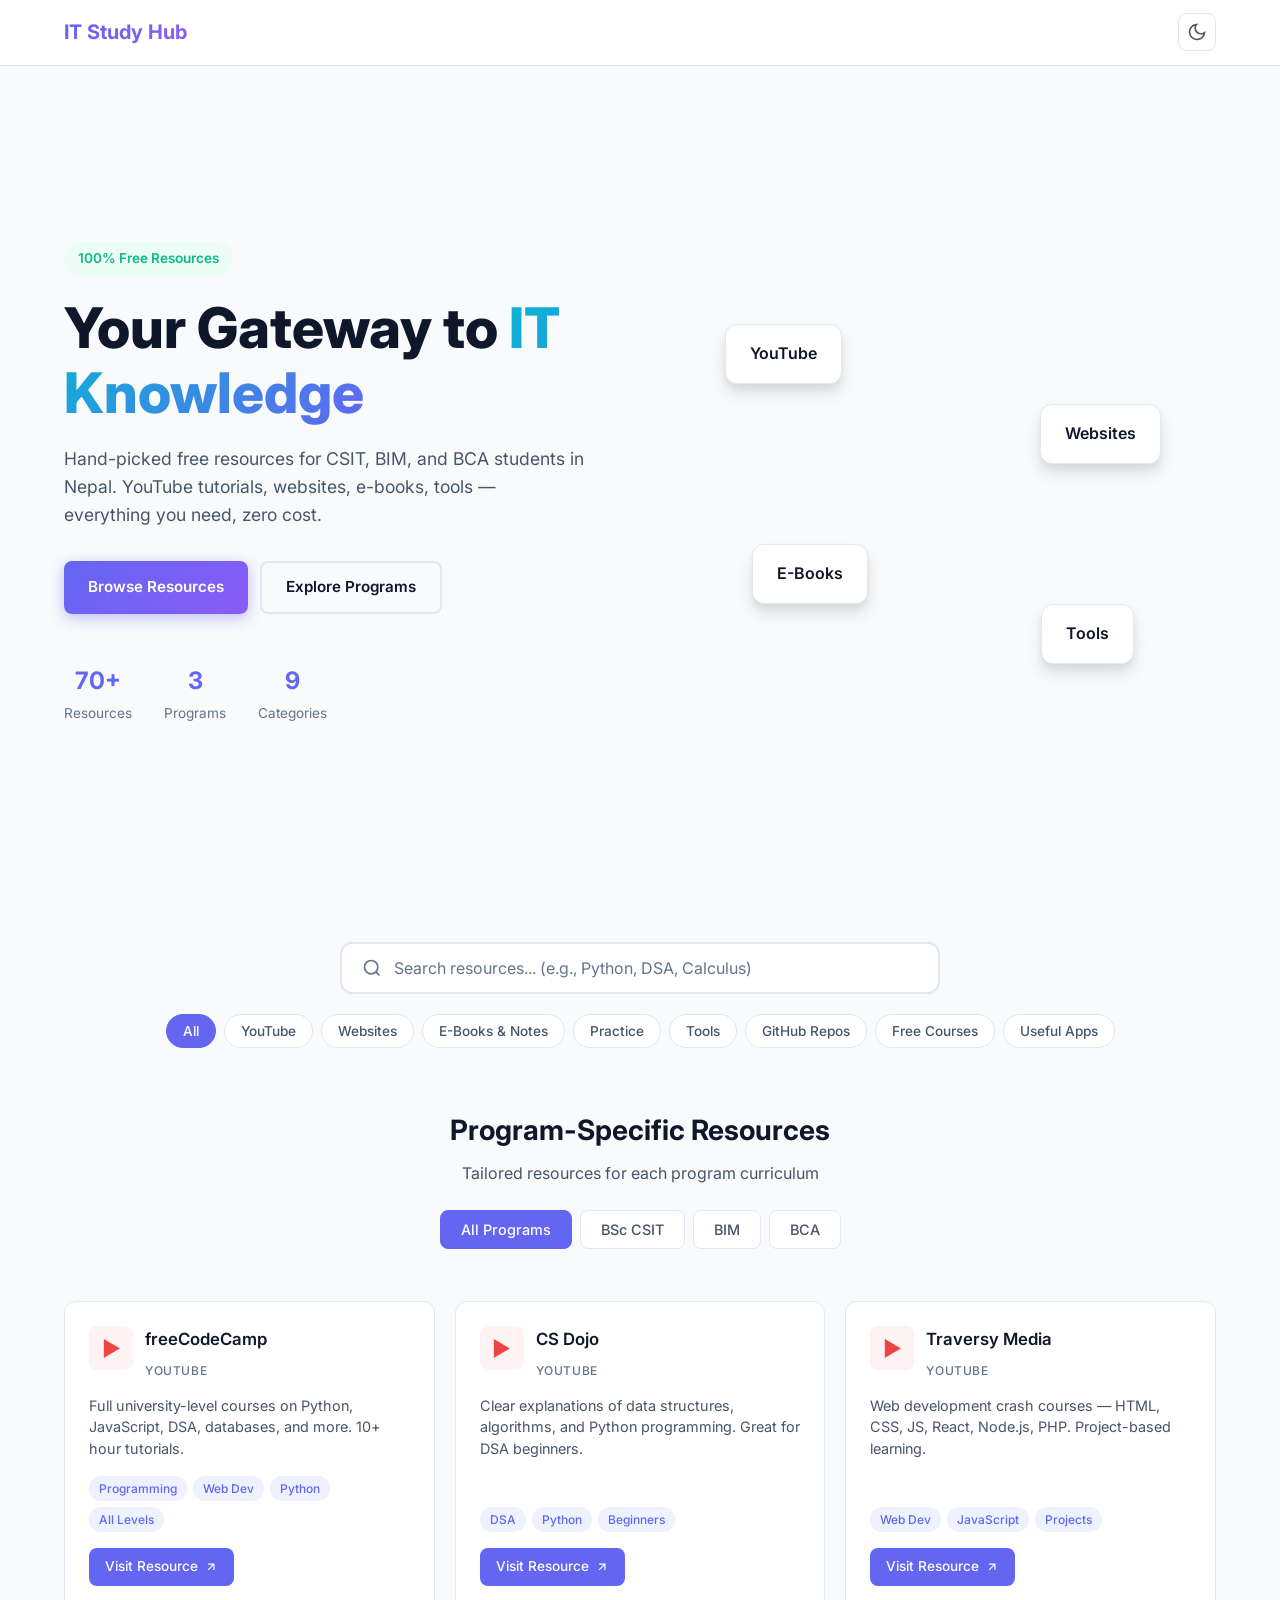
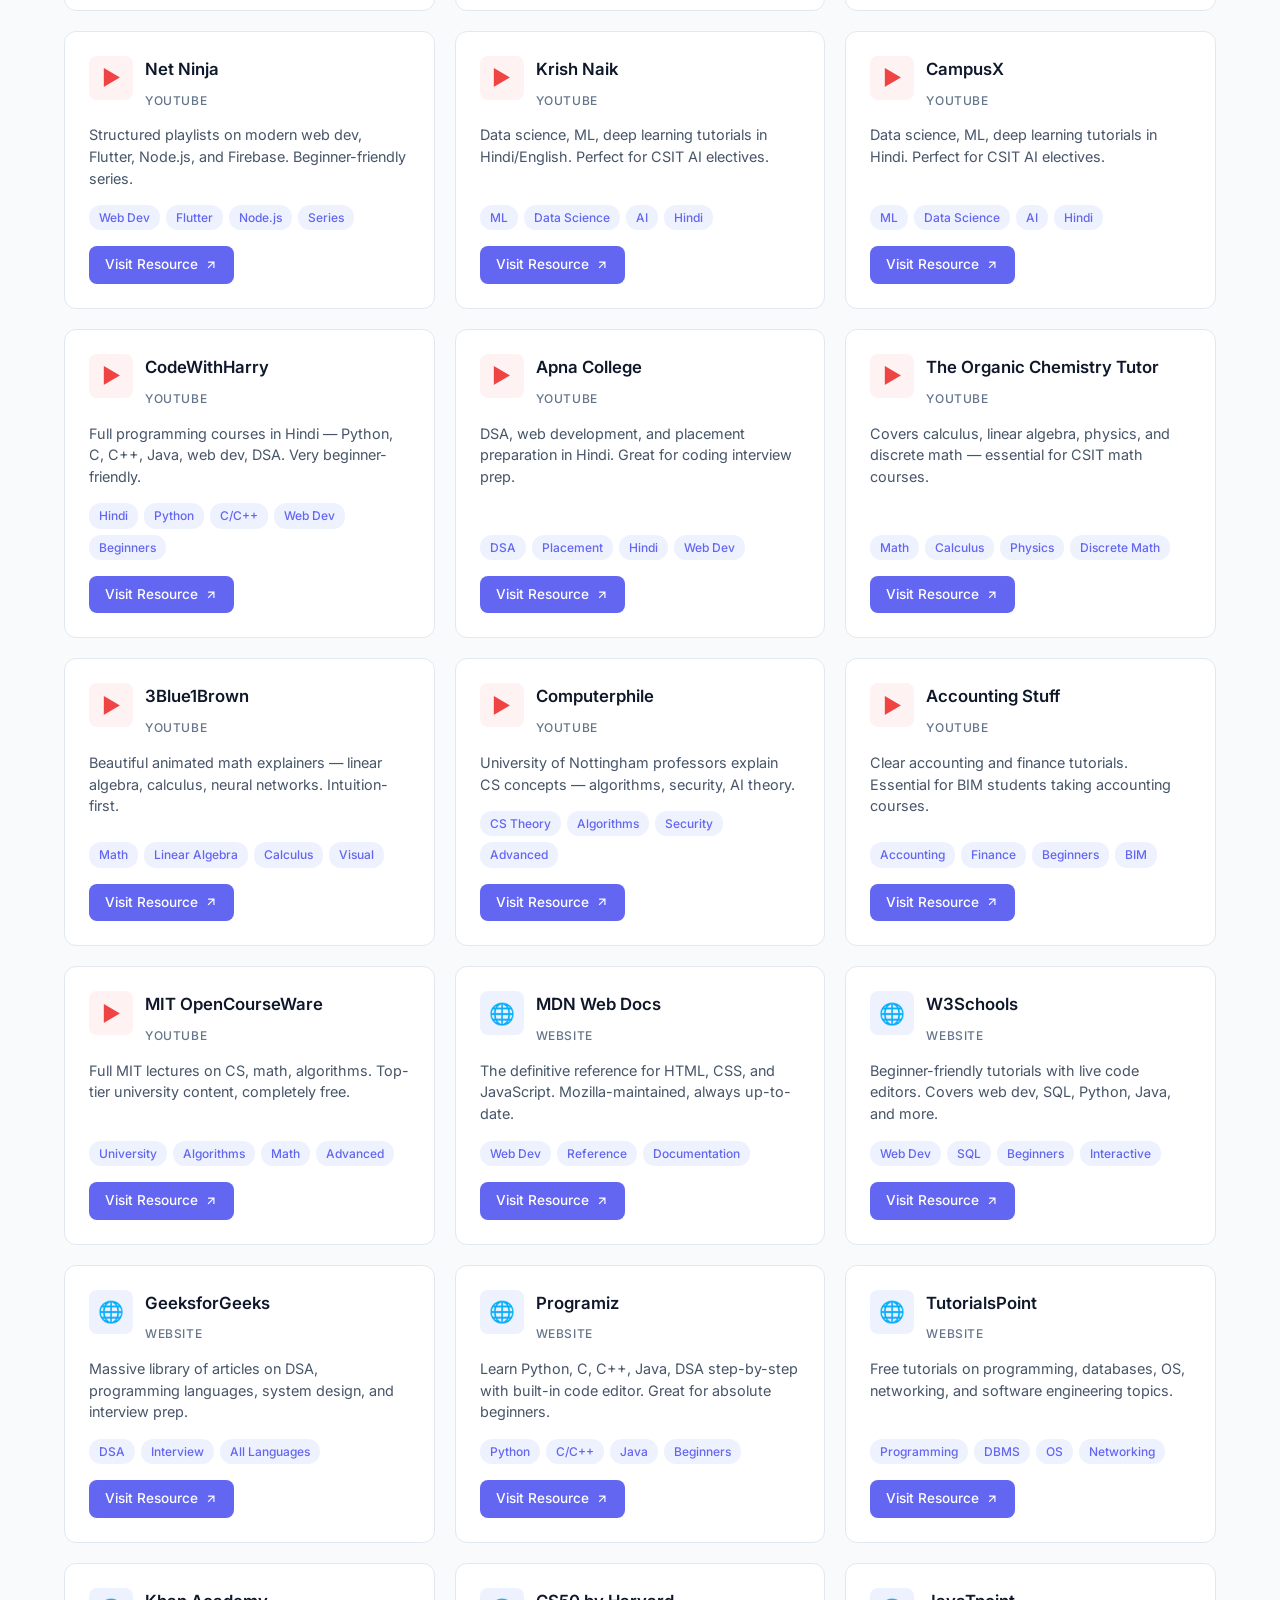
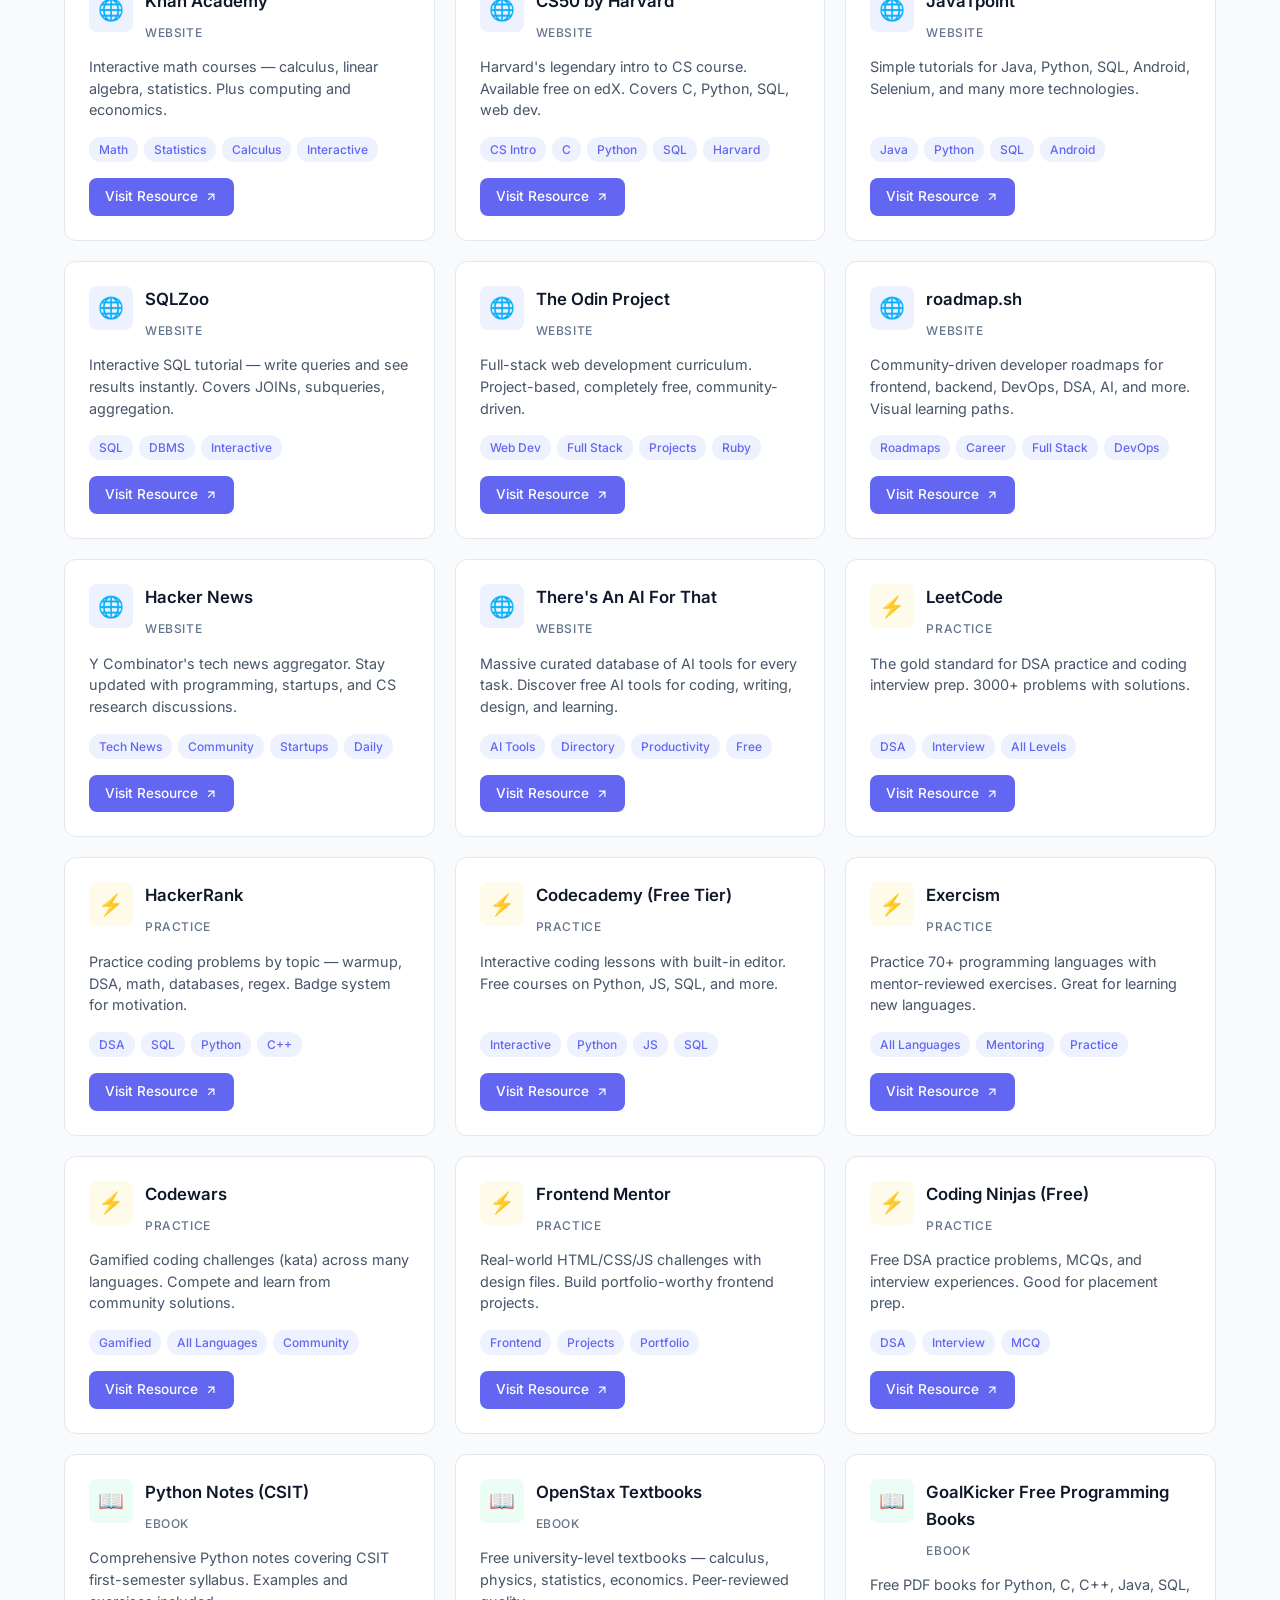
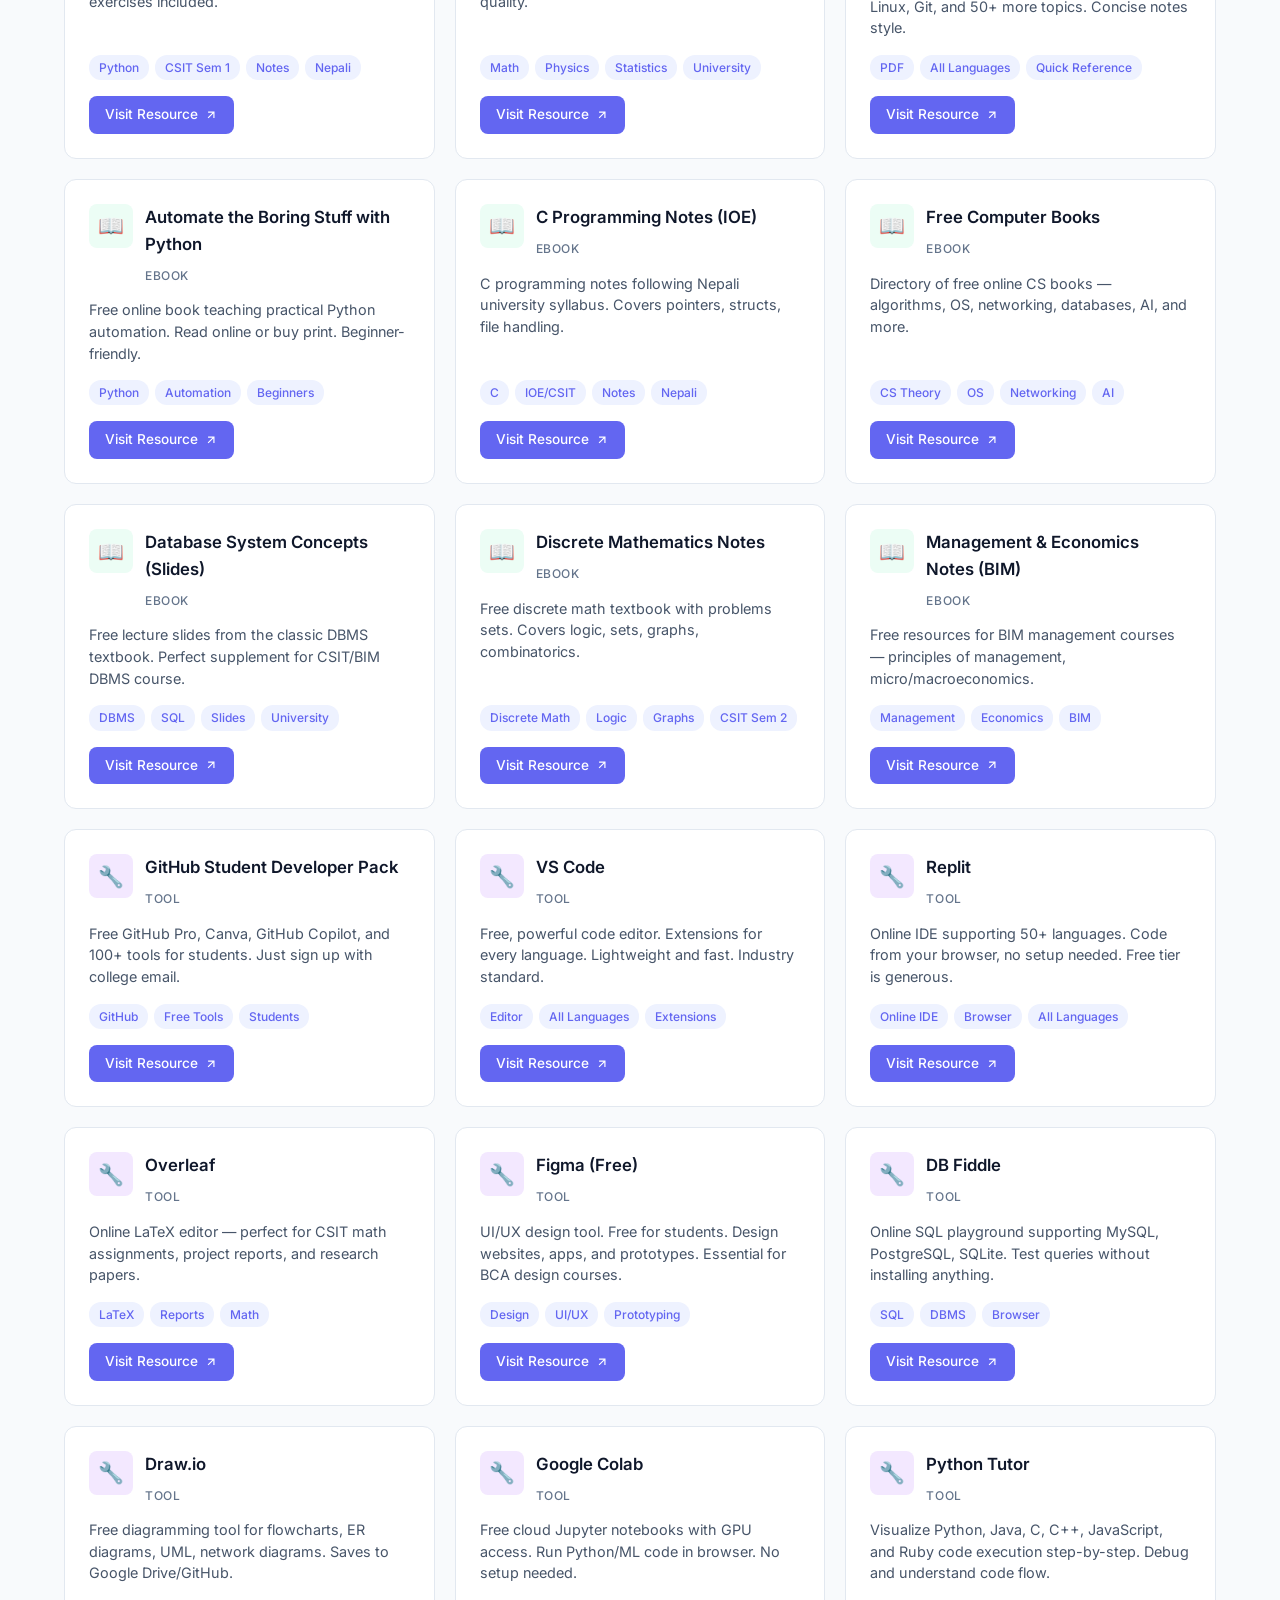
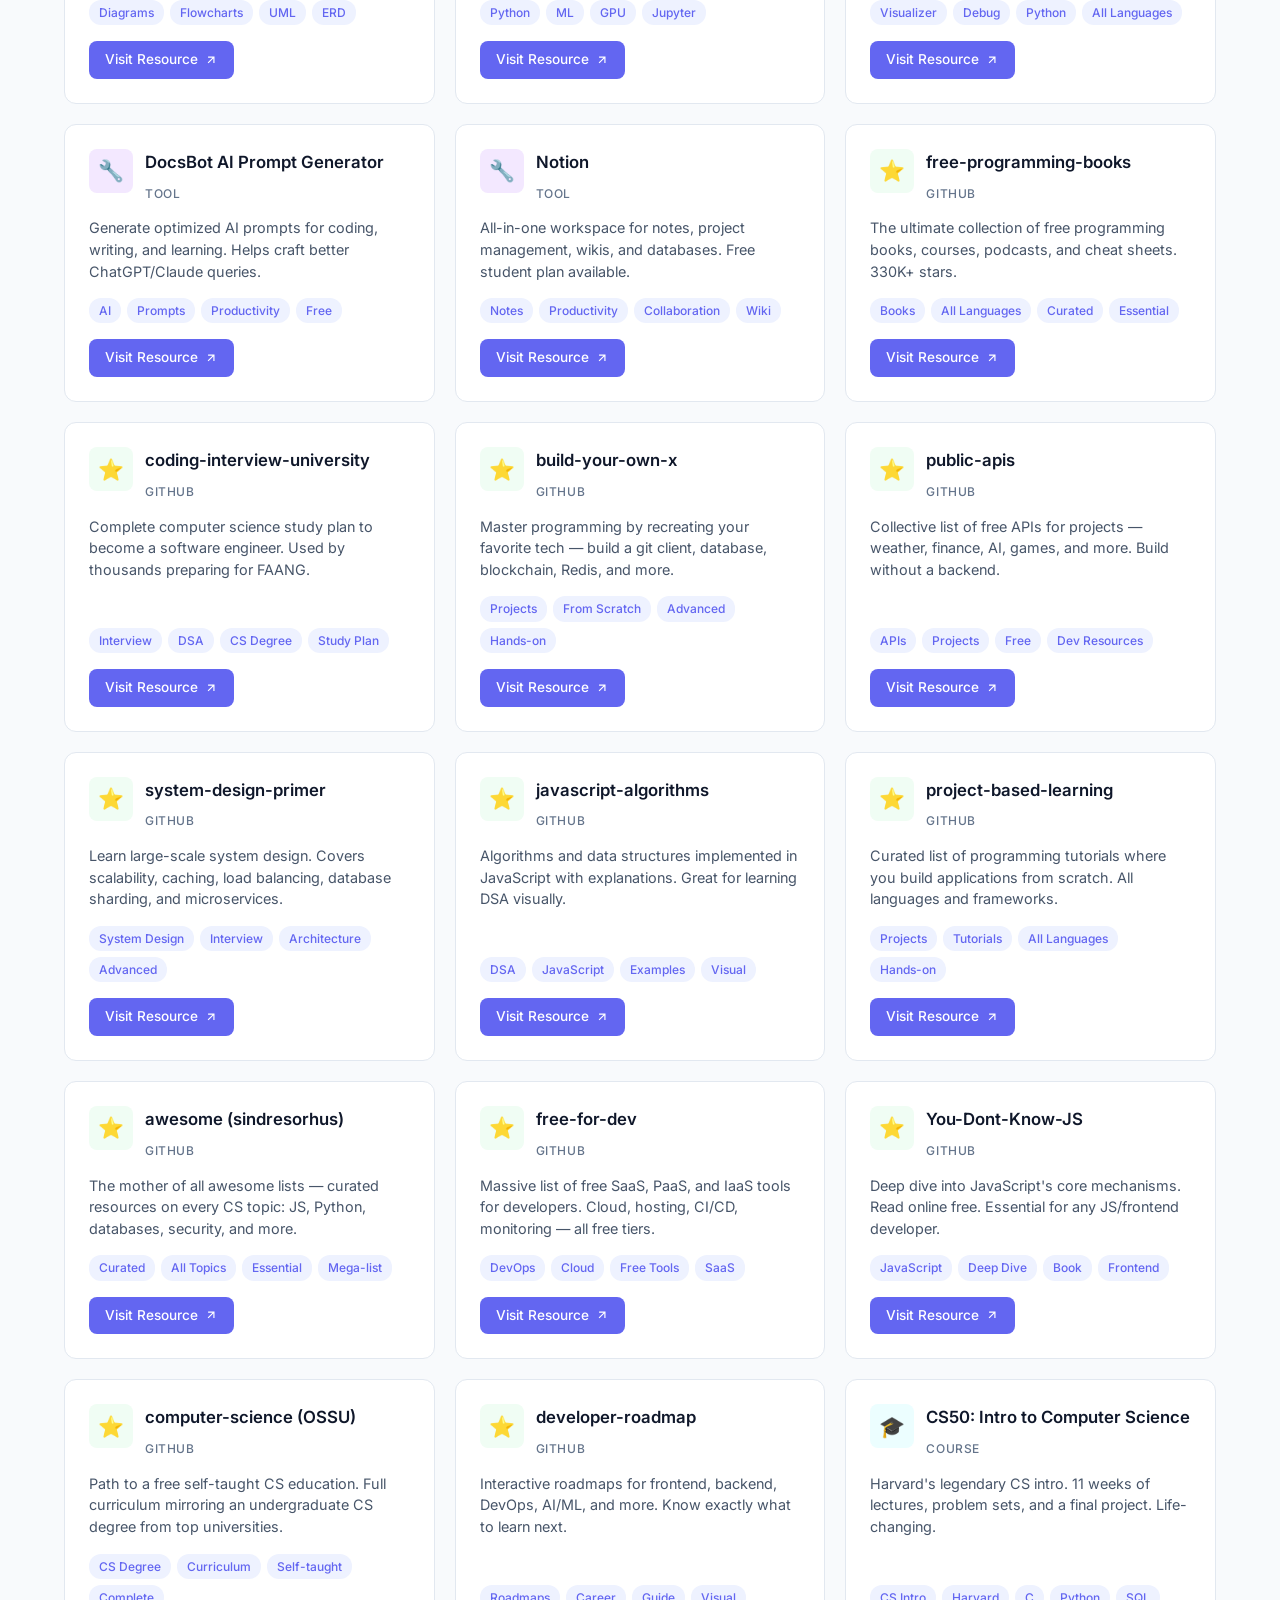
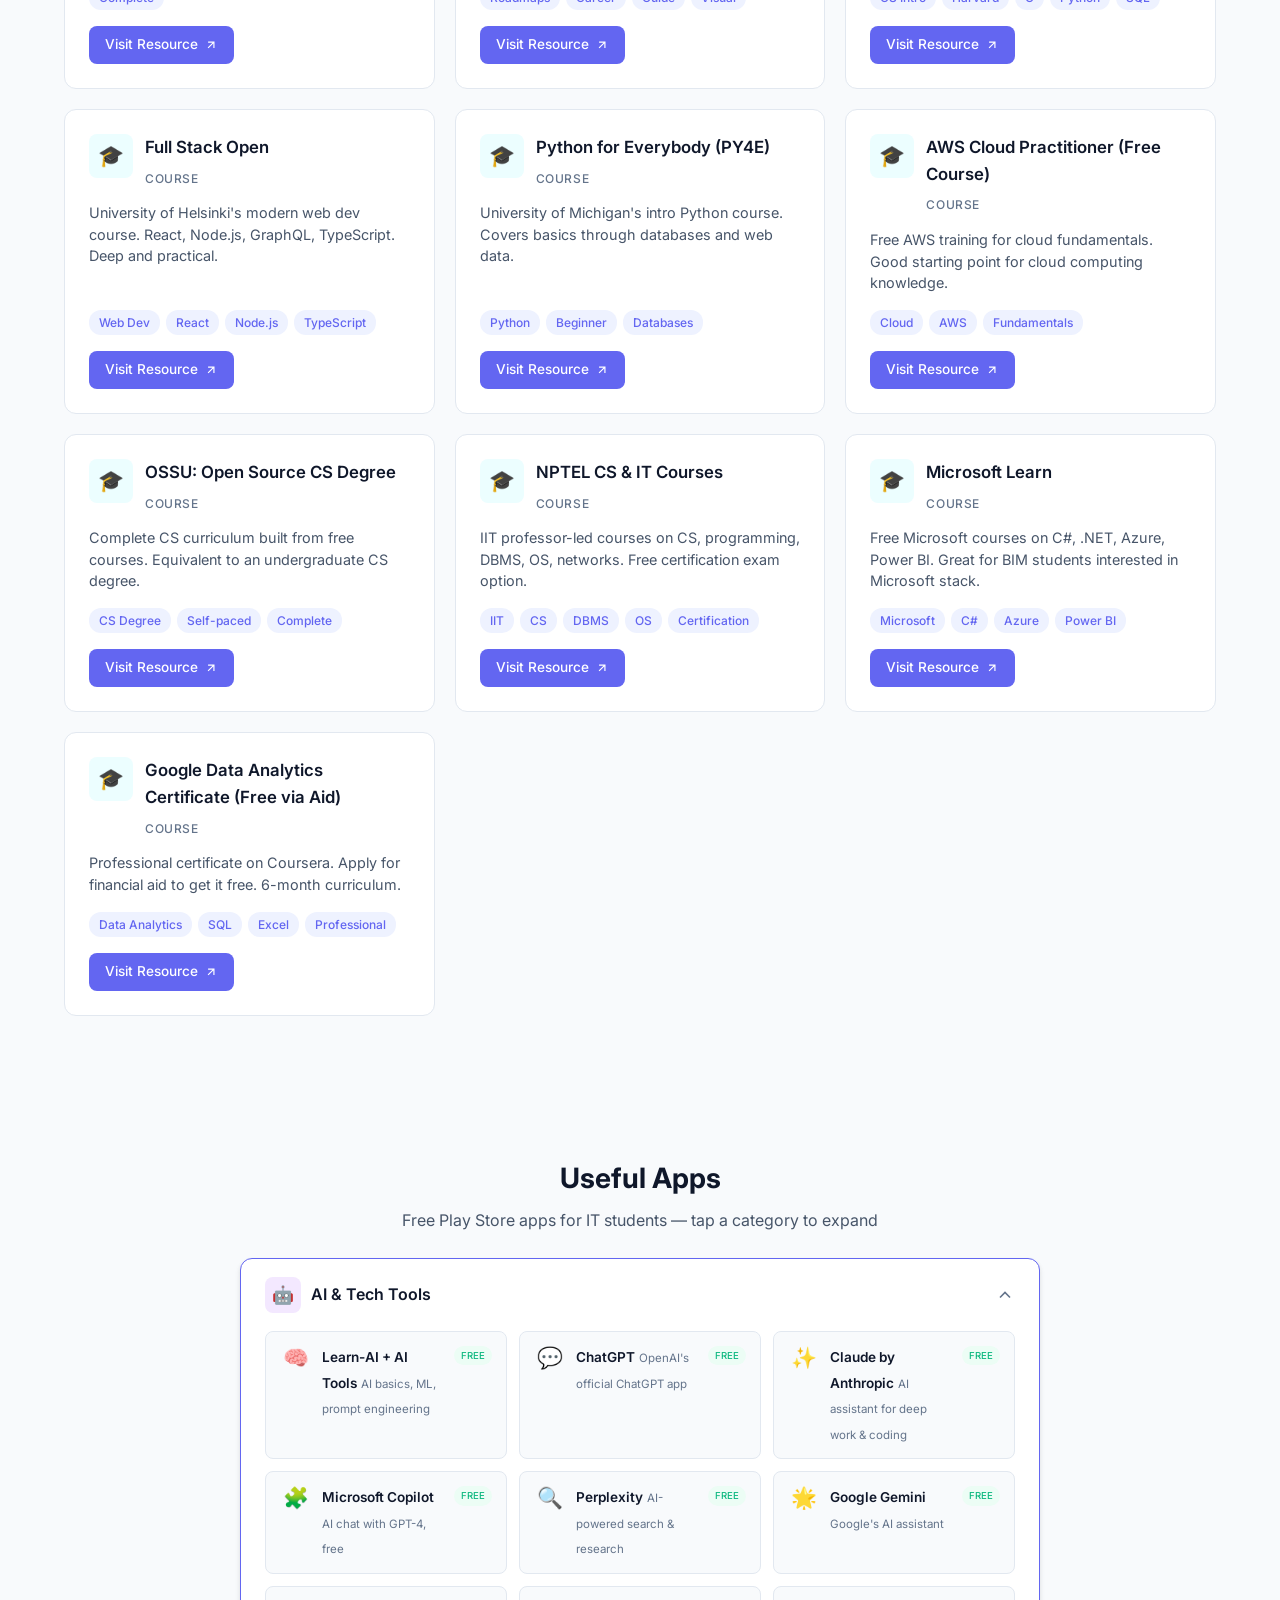
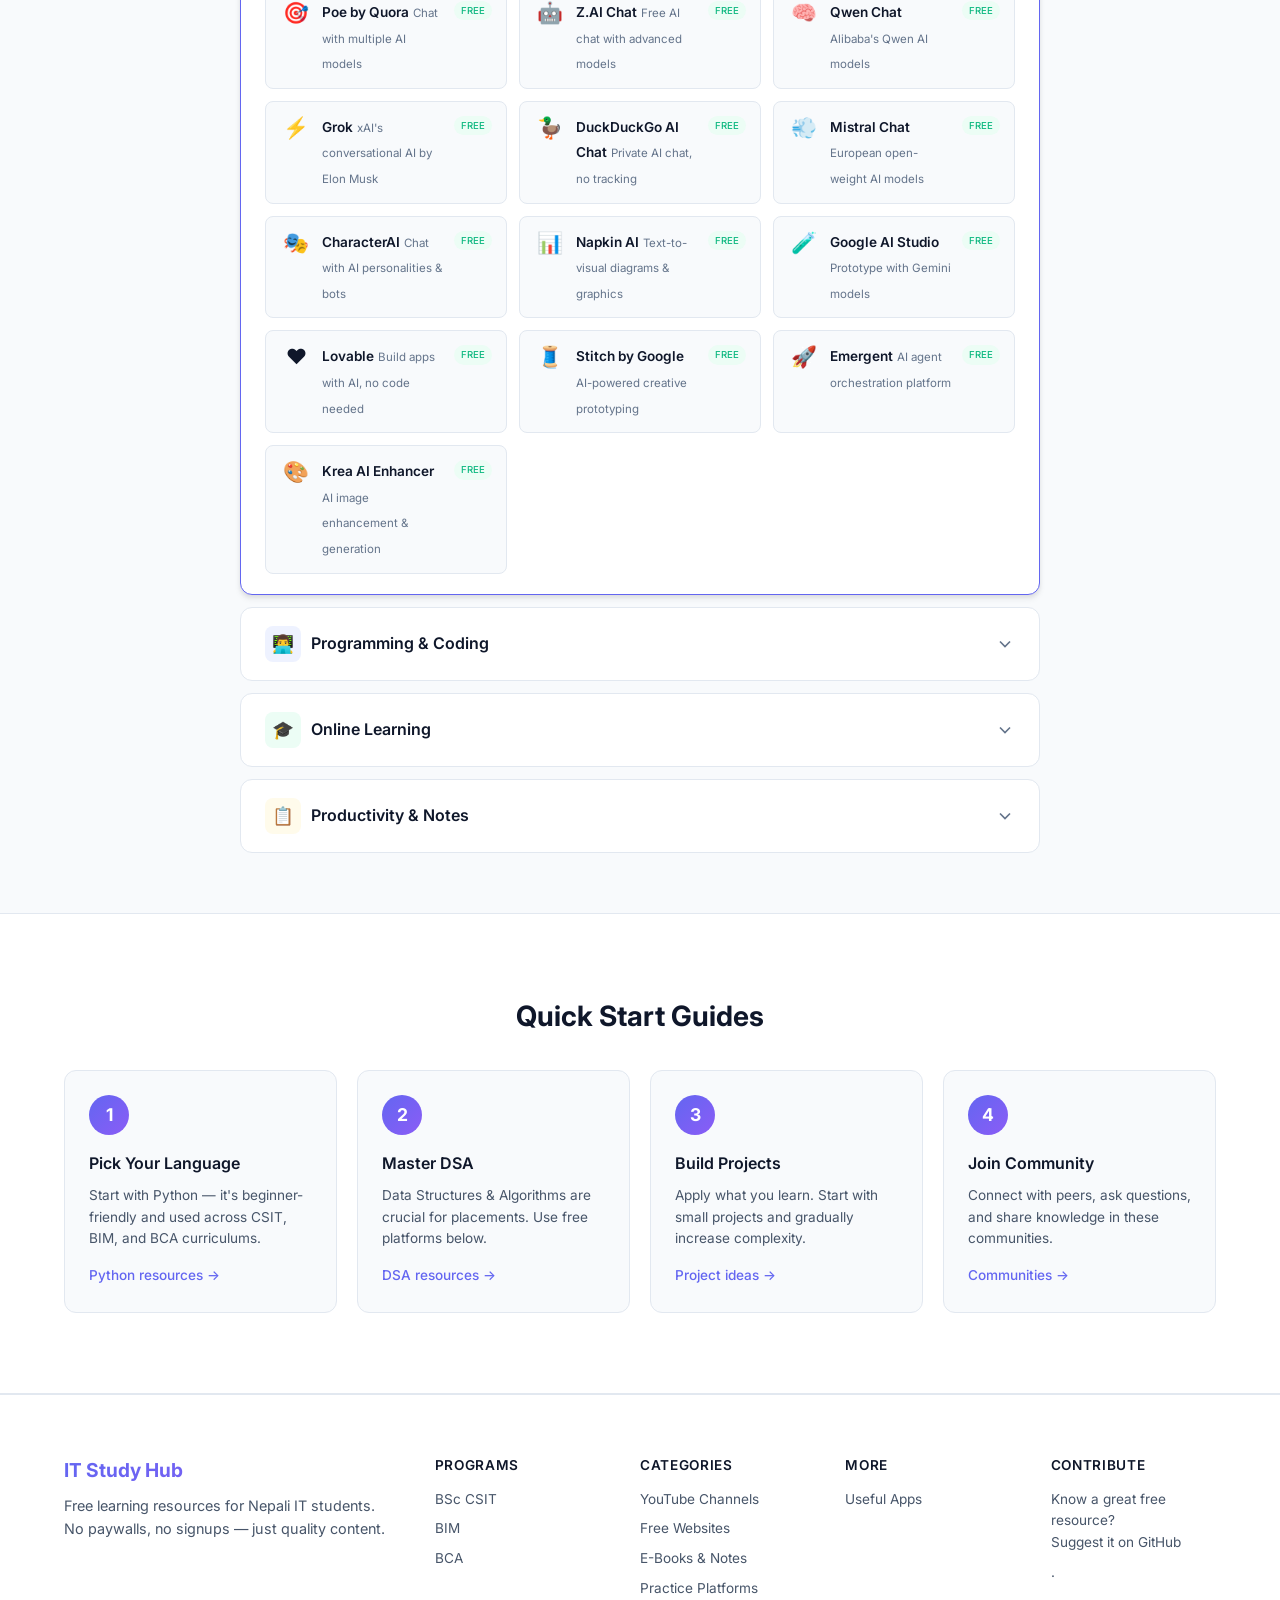
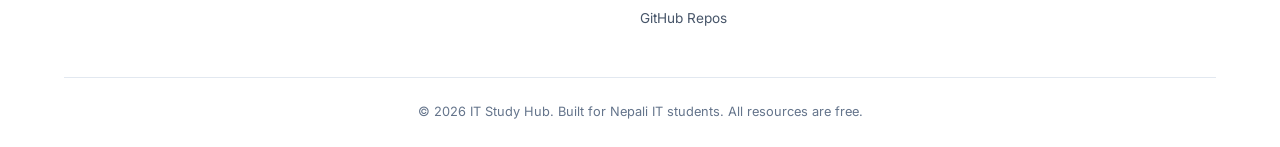
==== index.html @ 909e25c1 "First Commit" ====
<!DOCTYPE html>
<html lang="en">
<head>
  <meta charset="UTF-8">
  <meta name="viewport" content="width=device-width, initial-scale=1.0">
  <title>IT Study Hub — Free Resources for CSIT, BIM, BCA</title>
  <meta name="description" content="Curated free learning resources for IT students in Nepal — YouTube channels, websites, e-books, tools for CSIT, BIM, and BCA.">
  <link rel="stylesheet" href="styles.css">
  <link rel="preconnect" href="https://fonts.googleapis.com">
  <link href="https://fonts.googleapis.com/css2?family=Inter:wght@400;500;600;700;800&display=swap" rel="stylesheet">
</head>
<body>
  <nav class="navbar" id="navbar">
    <div class="nav-container">
      <a href="#" class="nav-logo">IT Study Hub</a>
      <div class="nav-actions">
        <button class="theme-toggle" id="themeToggle" aria-label="Toggle dark mode">
          <svg class="sun-icon" width="20" height="20" viewBox="0 0 24 24" fill="none" stroke="currentColor" stroke-width="2"><circle cx="12" cy="12" r="5"/><path d="M12 1v2M12 21v2M4.22 4.22l1.42 1.42M18.36 18.36l1.42 1.42M1 12h2M21 12h2M4.22 19.78l1.42-1.42M18.36 5.64l1.42-1.42"/></svg>
          <svg class="moon-icon" width="20" height="20" viewBox="0 0 24 24" fill="none" stroke="currentColor" stroke-width="2"><path d="M21 12.79A9 9 0 1111.21 3 7 7 0 0021 12.79z"/></svg>
        </button>
        <button class="mobile-menu-btn" id="mobileMenuBtn" aria-label="Menu">
          <span></span><span></span><span></span>
        </button>
      </div>
    </div>
    <div class="mobile-menu" id="mobileMenu">
      <div class="mobile-menu-inner">
        <a href="#" class="mobile-menu-link" data-mobile-filter="youtube">▶ YouTube Channels</a>
        <a href="#" class="mobile-menu-link" data-mobile-filter="website">🌐 Free Websites</a>
        <a href="#" class="mobile-menu-link" data-mobile-filter="ebook">📖 E-Books & Notes</a>
        <a href="#" class="mobile-menu-link" data-mobile-filter="practice">⚡ Practice Platforms</a>
        <a href="#" class="mobile-menu-link" data-mobile-filter="tool">🔧 Tools</a>
        <a href="#" class="mobile-menu-link" data-mobile-filter="github">⭐ GitHub Repos</a>
        <a href="#" class="mobile-menu-link" data-mobile-filter="course">🎓 Free Courses</a>
        <a href="#" class="mobile-menu-link" data-mobile-goto="apps">📱 Useful Apps</a>
      </div>
    </div>
  </nav>

  <header class="hero">
    <div class="hero-content">
      <span class="hero-badge">100% Free Resources</span>
      <h1>Your Gateway to <span class="gradient-text">IT Knowledge</span></h1>
      <p>Hand-picked free resources for CSIT, BIM, and BCA students in Nepal. YouTube tutorials, websites, e-books, tools — everything you need, zero cost.</p>
      <div class="hero-buttons">
        <a href="#resources" class="btn btn-primary">Browse Resources</a>
        <a href="#programs" class="btn btn-outline">Explore Programs</a>
      </div>
      <div class="hero-stats">
        <div class="stat"><span class="stat-number">70+</span><span class="stat-label">Resources</span></div>
        <div class="stat"><span class="stat-number">3</span><span class="stat-label">Programs</span></div>
        <div class="stat"><span class="stat-number">9</span><span class="stat-label">Categories</span></div>
      </div>
    </div>
    <div class="hero-visual">
      <div class="floating-card card-1">YouTube</div>
      <div class="floating-card card-2">Websites</div>
      <div class="floating-card card-3">E-Books</div>
      <div class="floating-card card-4">Tools</div>
    </div>
  </header>

  <section class="search-section" id="resources">
    <div class="container">
      <div class="search-bar">
        <svg width="20" height="20" viewBox="0 0 24 24" fill="none" stroke="currentColor" stroke-width="2"><circle cx="11" cy="11" r="8"/><path d="m21 21-4.35-4.35"/></svg>
        <input type="text" id="searchInput" placeholder="Search resources... (e.g., Python, DSA, Calculus)">
      </div>
      <div class="filter-tags" id="filterTags">
        <button class="filter-tag active" data-filter="all">All</button>
        <button class="filter-tag" data-filter="youtube">YouTube</button>
        <button class="filter-tag" data-filter="website">Websites</button>
        <button class="filter-tag" data-filter="ebook">E-Books & Notes</button>
        <button class="filter-tag" data-filter="practice">Practice</button>
        <button class="filter-tag" data-filter="tool">Tools</button>
        <button class="filter-tag" data-filter="github">GitHub Repos</button>
        <button class="filter-tag" data-filter="course">Free Courses</button>
        <button class="filter-tag" id="usefulAppsTag">Useful Apps</button>
      </div>
    </div>
  </section>

  <section class="programs-section" id="programs">
    <div class="container">
      <h2 class="section-title">Program-Specific Resources</h2>
      <p class="section-subtitle">Tailored resources for each program curriculum</p>
      <div class="program-tabs">
        <button class="program-tab active" data-program="all">All Programs</button>
        <button class="program-tab" data-program="csit">BSc CSIT</button>
        <button class="program-tab" data-program="bim">BIM</button>
        <button class="program-tab" data-program="bca">BCA</button>
      </div>
    </div>
  </section>

  <section class="resources-section">
    <div class="container">
      <div class="resources-grid" id="resourcesGrid"></div>
      <div class="no-results" id="noResults" style="display:none;">
        <svg width="64" height="64" viewBox="0 0 24 24" fill="none" stroke="currentColor" stroke-width="1.5"><circle cx="11" cy="11" r="8"/><path d="m21 21-4.35-4.35"/></svg>
        <h3>No resources found</h3>
        <p>Try different search terms or filters</p>
      </div>
    </div>
  </section>

  <section class="apps-section" id="apps">
    <div class="container">
      <h2 class="section-title">Useful Apps</h2>
      <p class="section-subtitle">Free Play Store apps for IT students — tap a category to expand</p>
      <div class="apps-accordion" id="appsAccordion"></div>
    </div>
  </section>

  <section class="quick-links">
    <div class="container">
      <h2 class="section-title">Quick Start Guides</h2>
      <div class="quick-links-grid">
        <div class="quick-link-card">
          <div class="ql-icon">1</div>
          <h3>Pick Your Language</h3>
          <p>Start with Python — it's beginner-friendly and used across CSIT, BIM, and BCA curriculums.</p>
          <a href="#" class="ql-link" data-search="Python">Python resources →</a>
        </div>
        <div class="quick-link-card">
          <div class="ql-icon">2</div>
          <h3>Master DSA</h3>
          <p>Data Structures & Algorithms are crucial for placements. Use free platforms below.</p>
          <a href="#" class="ql-link" data-search="DSA">DSA resources →</a>
        </div>
        <div class="quick-link-card">
          <div class="ql-icon">3</div>
          <h3>Build Projects</h3>
          <p>Apply what you learn. Start with small projects and gradually increase complexity.</p>
          <a href="#" class="ql-link" data-search="project">Project ideas →</a>
        </div>
        <div class="quick-link-card">
          <div class="ql-icon">4</div>
          <h3>Join Community</h3>
          <p>Connect with peers, ask questions, and share knowledge in these communities.</p>
          <a href="#" class="ql-link" data-search="community">Communities →</a>
        </div>
      </div>
    </div>
  </section>

  <footer class="footer">
    <div class="container">
      <div class="footer-grid">
        <div class="footer-brand">
          <h3>IT Study Hub</h3>
          <p>Free learning resources for Nepali IT students. No paywalls, no signups — just quality content.</p>
        </div>
        <div class="footer-links">
          <h4>Programs</h4>
          <a href="#" data-program-filter="csit">BSc CSIT</a>
          <a href="#" data-program-filter="bim">BIM</a>
          <a href="#" data-program-filter="bca">BCA</a>
        </div>
        <div class="footer-links">
          <h4>Categories</h4>
          <a href="#" data-filter-link="youtube">YouTube Channels</a>
          <a href="#" data-filter-link="website">Free Websites</a>
          <a href="#" data-filter-link="ebook">E-Books & Notes</a>
          <a href="#" data-filter-link="practice">Practice Platforms</a>
          <a href="#" data-filter-link="github">GitHub Repos</a>
        </div>
        <div class="footer-links">
          <h4>More</h4>
          <a href="#apps">Useful Apps</a>
        </div>
        <div class="footer-links">
          <h4>Contribute</h4>
          <p>Know a great free resource? <a href="https://github.com/Pradip-pun27" target="_blank">Suggest it on GitHub</a>.</p>
        </div>
      </div>
      <div class="footer-bottom">
        <p>&copy; 2026 IT Study Hub. Built for Nepali IT students. All resources are free.</p>
      </div>
    </div>
  </footer>

  <script src="script.js"></script>
</body>
</html>
---- styles.css ----
/* ===== RESET & BASE ===== */
*, *::before, *::after { box-sizing: border-box; margin: 0; padding: 0; }

:root {
  --bg: #f8fafc;
  --surface: #ffffff;
  --surface-hover: #f1f5f9;
  --text: #0f172a;
  --text-secondary: #475569;
  --text-muted: #64748b;
  --border: #e2e8f0;
  --primary: #6366f1;
  --primary-hover: #4f46e5;
  --primary-light: #eef2ff;
  --accent: #06b6d4;
  --accent-light: #ecfeff;
  --success: #10b981;
  --success-light: #ecfdf5;
  --warning: #f59e0b;
  --warning-light: #fffbeb;
  --danger: #ef4444;
  --danger-light: #fef2f2;
  --gradient-1: linear-gradient(135deg, #6366f1, #8b5cf6);
  --gradient-2: linear-gradient(135deg, #06b6d4, #6366f1);
  --shadow-sm: 0 1px 2px rgba(0,0,0,0.05);
  --shadow: 0 1px 3px rgba(0,0,0,0.1), 0 1px 2px rgba(0,0,0,0.06);
  --shadow-md: 0 4px 6px rgba(0,0,0,0.07), 0 2px 4px rgba(0,0,0,0.06);
  --shadow-lg: 0 10px 15px rgba(0,0,0,0.1), 0 4px 6px rgba(0,0,0,0.05);
  --radius: 12px;
  --radius-sm: 8px;
  --transition: 0.2s ease;
}

[data-theme="dark"] {
  --bg: #0f172a;
  --surface: #1e293b;
  --surface-hover: #334155;
  --text: #f1f5f9;
  --text-secondary: #94a3b8;
  --text-muted: #64748b;
  --border: #334155;
  --primary-light: #1e1b4b;
  --accent-light: #0f3b3e;
  --success-light: #0f3a2c;
  --warning-light: #3b2f0a;
  --danger-light: #3b1010;
  --shadow-sm: 0 1px 2px rgba(0,0,0,0.3);
  --shadow: 0 1px 3px rgba(0,0,0,0.4);
  --shadow-md: 0 4px 6px rgba(0,0,0,0.4);
  --shadow-lg: 0 10px 15px rgba(0,0,0,0.5);
}

html { scroll-behavior: smooth; }

body {
  font-family: 'Inter', -apple-system, BlinkMacSystemFont, sans-serif;
  background: var(--bg);
  color: var(--text);
  line-height: 1.6;
  transition: background var(--transition), color var(--transition);
}

.container { max-width: 1200px; margin: 0 auto; padding: 0 24px; }

a { color: var(--primary); text-decoration: none; }

/* ===== NAVBAR ===== */
.navbar {
  position: sticky; top: 0; z-index: 100;
  background: var(--surface);
  border-bottom: 1px solid var(--border);
  backdrop-filter: blur(12px);
  transition: background var(--transition), border var(--transition);
}
.nav-container {
  max-width: 1200px; margin: 0 auto; padding: 0 24px;
  display: flex; align-items: center; justify-content: space-between;
  height: 64px;
}
.nav-logo {
  font-size: 1.25rem; font-weight: 700;
  background: var(--gradient-1);
  -webkit-background-clip: text; -webkit-text-fill-color: transparent;
  background-clip: text;
}
.nav-actions { display: flex; align-items: center; gap: 8px; }

.theme-toggle {
  background: none; border: 1px solid var(--border); border-radius: var(--radius-sm);
  padding: 8px; cursor: pointer; color: var(--text-secondary); display: flex;
  transition: all var(--transition);
}
.theme-toggle:hover { background: var(--surface-hover); color: var(--text); }
[data-theme="dark"] .sun-icon { display: block; }
[data-theme="dark"] .moon-icon { display: none; }
.sun-icon { display: none; }
.moon-icon { display: block; }

.mobile-menu-btn {
  display: none; flex-direction: column; gap: 4px;
  background: none; border: none; cursor: pointer; padding: 8px;
}
.mobile-menu-btn span {
  display: block; width: 20px; height: 2px;
  background: var(--text); border-radius: 2px; transition: var(--transition);
}

/* ===== MOBILE MENU ===== */
.mobile-menu {
  max-height: 0; overflow: hidden; background: var(--surface);
  border-top: 1px solid transparent; transition: max-height 0.35s ease, border-color 0.3s ease;
}
.mobile-menu.open {
  max-height: 500px; border-top-color: var(--border);
}
.mobile-menu-inner {
  padding: 8px 24px 16px; display: flex; flex-direction: column; gap: 2px;
}
.mobile-menu-link {
  display: block; padding: 12px 16px; border-radius: var(--radius-sm);
  color: var(--text); font-size: 0.9rem; font-weight: 500; text-decoration: none;
  transition: background var(--transition), color var(--transition);
}
.mobile-menu-link:hover { background: var(--primary-light); color: var(--primary); }

/* ===== HERO ===== */
.hero {
  max-width: 1200px; margin: 0 auto; padding: 80px 24px;
  display: grid; grid-template-columns: 1fr 1fr; gap: 60px; align-items: center;
  min-height: calc(100vh - 64px);
}
.hero-badge {
  display: inline-block; padding: 6px 14px;
  background: var(--success-light); color: var(--success);
  border-radius: 20px; font-size: 0.85rem; font-weight: 600; margin-bottom: 20px;
}
.hero-content h1 {
  font-size: clamp(2.2rem, 5vw, 3.5rem); font-weight: 800;
  line-height: 1.15; margin-bottom: 20px;
}
.gradient-text { background: var(--gradient-2); -webkit-background-clip: text; -webkit-text-fill-color: transparent; background-clip: text; }
.hero-content p {
  font-size: 1.1rem; color: var(--text-secondary); margin-bottom: 32px; max-width: 520px;
}
.hero-buttons { display: flex; gap: 12px; flex-wrap: wrap; margin-bottom: 48px; }

.btn {
  display: inline-flex; align-items: center; gap: 8px;
  padding: 12px 24px; border-radius: var(--radius-sm);
  font-weight: 600; font-size: 0.95rem; cursor: pointer;
  transition: all var(--transition); border: none;
}
.btn-primary {
  background: var(--gradient-1); color: #fff;
  box-shadow: 0 4px 14px rgba(99,102,241,0.4);
}
.btn-primary:hover { transform: translateY(-1px); box-shadow: 0 6px 20px rgba(99,102,241,0.5); }
.btn-outline {
  background: transparent; border: 2px solid var(--border); color: var(--text);
}
.btn-outline:hover { border-color: var(--primary); color: var(--primary); }

.hero-stats { display: flex; gap: 32px; }
.stat { text-align: center; }
.stat-number { display: block; font-size: 1.5rem; font-weight: 700; color: var(--primary); }
.stat-label { font-size: 0.85rem; color: var(--text-muted); }

.hero-visual { position: relative; height: 400px; }
.floating-card {
  position: absolute; padding: 16px 24px;
  background: var(--surface); border: 1px solid var(--border);
  border-radius: var(--radius); font-weight: 600;
  box-shadow: var(--shadow-lg); animation: float 4s ease-in-out infinite;
  cursor: pointer; transition: all var(--transition);
}
.floating-card:hover { border-color: var(--primary); color: var(--primary); box-shadow: 0 12px 24px rgba(99,102,241,0.25); }
.card-1 { top: 10%; left: 10%; animation-delay: 0s; }
.card-2 { top: 30%; right: 10%; animation-delay: 1s; }
.card-3 { bottom: 20%; left: 15%; animation-delay: 2s; }
.card-4 { bottom: 5%; right: 15%; animation-delay: 0.5s; }

@keyframes float {
  0%, 100% { transform: translateY(0); }
  50% { transform: translateY(-12px); }
}

/* ===== SEARCH ===== */
.search-section { padding: 40px 0 20px; }
.search-bar {
  display: flex; align-items: center; gap: 12px;
  background: var(--surface); border: 2px solid var(--border);
  border-radius: var(--radius); padding: 14px 20px;
  transition: border-color var(--transition);
  max-width: 600px; margin: 0 auto;
}
.search-bar:focus-within { border-color: var(--primary); box-shadow: 0 0 0 4px var(--primary-light); }
.search-bar svg { color: var(--text-muted); flex-shrink: 0; }
.search-bar input {
  width: 100%; border: none; background: none;
  font-size: 1rem; color: var(--text); outline: none;
  font-family: inherit;
}
.search-bar input::placeholder { color: var(--text-muted); }

.filter-tags {
  display: flex; gap: 8px; flex-wrap: wrap; justify-content: center;
  margin-top: 20px;
}
.filter-tag {
  padding: 8px 16px; border-radius: 20px; border: 1px solid var(--border);
  background: var(--surface); color: var(--text-secondary);
  font-size: 0.85rem; font-weight: 500; cursor: pointer;
  transition: all var(--transition); font-family: inherit;
}
.filter-tag:hover { border-color: var(--primary); color: var(--primary); }
.filter-tag.active {
  background: var(--primary); border-color: var(--primary); color: #fff;
}

/* ===== PROGRAM TABS ===== */
.programs-section { padding: 40px 0 20px; }
.section-title { font-size: 1.75rem; font-weight: 700; text-align: center; margin-bottom: 8px; }
.section-subtitle { text-align: center; color: var(--text-secondary); margin-bottom: 24px; }

.program-tabs {
  display: flex; gap: 8px; justify-content: center; flex-wrap: wrap;
}
.program-tab {
  padding: 10px 20px; border-radius: var(--radius-sm);
  border: 1px solid var(--border); background: var(--surface);
  color: var(--text-secondary); font-weight: 500; cursor: pointer;
  transition: all var(--transition); font-family: inherit; font-size: 0.9rem;
}
.program-tab:hover { border-color: var(--primary); color: var(--primary); }
.program-tab.active { background: var(--primary); border-color: var(--primary); color: #fff; }

/* ===== RESOURCES GRID ===== */
.resources-section { padding: 32px 0 80px; }
.resources-grid {
  display: grid;
  grid-template-columns: repeat(auto-fill, minmax(340px, 1fr));
  gap: 20px;
}

.resource-card {
  background: var(--surface); border: 1px solid var(--border);
  border-radius: var(--radius); padding: 24px;
  transition: all var(--transition); display: flex; flex-direction: column;
}
.resource-card:hover {
  transform: translateY(-2px);
  box-shadow: var(--shadow-md); border-color: var(--primary);
}

.resource-header { display: flex; align-items: flex-start; gap: 12px; margin-bottom: 12px; }
.resource-icon {
  width: 44px; height: 44px; border-radius: var(--radius-sm);
  display: flex; align-items: center; justify-content: center;
  font-size: 1.3rem; flex-shrink: 0;
}
.icon-yt { background: #fef2f2; color: #ef4444; }
.icon-web { background: #eef2ff; color: #6366f1; }
.icon-ebook { background: #ecfdf5; color: #10b981; }
.icon-practice { background: #fffbeb; color: #f59e0b; }
.icon-tool { background: #f3e8ff; color: #9333ea; }
.icon-course { background: #ecfeff; color: #06b6d4; }
.icon-github { background: #f0fdf4; color: #16a34a; }
[data-theme="dark"] .icon-github { background: #0f2a1a; color: #4ade80; }

.resource-info { flex: 1; }
.resource-info h3 { font-size: 1.05rem; font-weight: 600; margin-bottom: 4px; }
.resource-info .resource-type {
  font-size: 0.75rem; color: var(--text-muted); text-transform: uppercase; letter-spacing: 0.05em;
  font-weight: 500;
}
.resource-card p { color: var(--text-secondary); font-size: 0.9rem; margin-bottom: 16px; line-height: 1.5; flex: 1; }

.resource-tags { display: flex; gap: 6px; flex-wrap: wrap; margin-bottom: 16px; }
.resource-tag {
  padding: 3px 10px; border-radius: 12px;
  font-size: 0.75rem; font-weight: 500;
  background: var(--primary-light); color: var(--primary);
}

.resource-link {
  display: inline-flex; align-items: center; gap: 6px;
  padding: 8px 16px; border-radius: var(--radius-sm);
  background: var(--primary); color: #fff; font-weight: 500;
  font-size: 0.85rem; transition: all var(--transition);
  align-self: flex-start;
}
.resource-link:hover { background: var(--primary-hover); transform: translateX(2px); }

.no-results {
  text-align: center; padding: 60px 20px; color: var(--text-muted);
}
.no-results svg { margin-bottom: 16px; opacity: 0.5; }
.no-results h3 { color: var(--text-secondary); margin-bottom: 8px; }

/* ===== USEFUL APPS ACCORDION ===== */
.apps-section { padding: 60px 0; }
.apps-accordion { max-width: 800px; margin: 0 auto; display: flex; flex-direction: column; gap: 12px; }

.app-category {
  background: var(--surface); border: 1px solid var(--border);
  border-radius: var(--radius); overflow: hidden;
  transition: all var(--transition);
}
.app-category.open { border-color: var(--primary); box-shadow: var(--shadow-md); }

.category-header {
  display: flex; align-items: center; justify-content: space-between;
  padding: 18px 24px; cursor: pointer; user-select: none;
  transition: background var(--transition);
}
.category-header:hover { background: var(--surface-hover); }
.category-header h3 {
  font-size: 1rem; font-weight: 600; display: flex; align-items: center; gap: 10px;
}
.cat-icon {
  width: 36px; height: 36px; border-radius: var(--radius-sm);
  display: flex; align-items: center; justify-content: center; font-size: 1.1rem;
}
.cat-icon.ai { background: #f3e8ff; color: #9333ea; }
.cat-icon.code { background: #eef2ff; color: #6366f1; }
.cat-icon.learn { background: #ecfdf5; color: #10b981; }
.cat-icon.prod { background: #fffbeb; color: #f59e0b; }
[data-theme="dark"] .cat-icon.ai { background: #2a1538; color: #c084fc; }
[data-theme="dark"] .cat-icon.code { background: #1e1b4b; color: #818cf8; }
[data-theme="dark"] .cat-icon.learn { background: #0f3a2c; color: #34d399; }
[data-theme="dark"] .cat-icon.prod { background: #3b2f0a; color: #fbbf24; }

.category-arrow {
  width: 20px; height: 20px; color: var(--text-muted);
  transition: transform 0.3s ease;
}
.app-category.open .category-arrow { transform: rotate(180deg); }

.category-body {
  max-height: 0; overflow: hidden;
  transition: max-height 0.4s ease, padding 0.3s ease;
}
.app-category.open .category-body {
  max-height: 2000px; padding: 0 24px 20px;
}

.apps-grid {
  display: grid; grid-template-columns: repeat(auto-fill, minmax(180px, 1fr)); gap: 12px;
}
.app-card {
  display: flex; align-items: flex-start; gap: 10px;
  padding: 12px 14px; border-radius: var(--radius-sm);
  border: 1px solid var(--border); background: var(--bg);
  word-break: break-word;
  transition: all var(--transition); text-decoration: none; color: var(--text);
}
.app-card:hover {
  border-color: var(--primary); transform: translateY(-1px);
  box-shadow: var(--shadow);
}
.app-card-emoji {
  font-size: 1.3rem; flex-shrink: 0; width: 32px; text-align: center; line-height: 1.3;
}
.app-card-info { min-width: 0; flex: 1; }
.app-card-info .app-name {
  font-size: 0.85rem; font-weight: 600; margin-bottom: 2px;
  line-height: 1.3;
}
.app-card-info .app-desc {
  font-size: 0.72rem; color: var(--text-muted);
  line-height: 1.4;
}
.app-card-badge {
  margin-left: auto; flex-shrink: 0; margin-top: 2px;
  font-size: 0.6rem; padding: 2px 7px; border-radius: 10px; white-space: nowrap;
  background: var(--success-light); color: var(--success); font-weight: 500;
}

/* ===== QUICK LINKS ===== */
.quick-links { padding: 80px 0; background: var(--surface); border-top: 1px solid var(--border); border-bottom: 1px solid var(--border); }
.quick-links-grid { display: grid; grid-template-columns: repeat(auto-fill, minmax(250px, 1fr)); gap: 20px; margin-top: 32px; }
.quick-link-card {
  background: var(--bg); border: 1px solid var(--border);
  border-radius: var(--radius); padding: 24px;
  transition: all var(--transition);
}
.quick-link-card:hover { border-color: var(--primary); box-shadow: var(--shadow); }
.ql-icon {
  width: 40px; height: 40px; border-radius: 50%;
  background: var(--gradient-1); color: #fff;
  display: flex; align-items: center; justify-content: center;
  font-weight: 700; font-size: 1.1rem; margin-bottom: 16px;
}
.quick-link-card h3 { font-size: 1rem; font-weight: 600; margin-bottom: 8px; }
.quick-link-card p { color: var(--text-secondary); font-size: 0.85rem; margin-bottom: 12px; }
.ql-link { font-weight: 500; font-size: 0.85rem; color: var(--primary); }

/* ===== FOOTER ===== */
.footer { padding: 60px 0 24px; background: var(--surface); border-top: 1px solid var(--border); }
.footer-grid { display: grid; grid-template-columns: 2fr 1fr 1fr 1fr 1fr; gap: 40px; margin-bottom: 40px; }
.footer-brand h3 {
  font-size: 1.2rem; font-weight: 700; margin-bottom: 8px;
  background: var(--gradient-1); -webkit-background-clip: text; -webkit-text-fill-color: transparent; background-clip: text;
}
.footer-brand p { color: var(--text-secondary); font-size: 0.9rem; }
.footer-links h4 { font-size: 0.85rem; font-weight: 600; text-transform: uppercase; letter-spacing: 0.05em; margin-bottom: 12px; color: var(--text); }
.footer-links a, .footer-links p { display: block; color: var(--text-secondary); font-size: 0.85rem; margin-bottom: 8px; }
.footer-links a:hover { color: var(--primary); }
.footer-bottom { text-align: center; padding-top: 24px; border-top: 1px solid var(--border); }
.footer-bottom p { color: var(--text-muted); font-size: 0.8rem; }

/* ===== RESPONSIVE ===== */
@media (max-width: 768px) {
  .hero { grid-template-columns: 1fr; text-align: center; padding: 40px 24px; min-height: auto; gap: 32px; }
  .hero-content p { margin: 0 auto 32px; }
  .hero-buttons { justify-content: center; }
  .hero-stats { justify-content: center; }
  .hero-visual { display: none; }
  .resources-grid { grid-template-columns: 1fr; }
  .apps-grid { grid-template-columns: 1fr 1fr; }
  .category-header { padding: 14px 16px; }
  .category-header h3 { font-size: 0.9rem; }
  .app-category.open .category-body { padding: 0 12px 14px; }
  .footer-grid { grid-template-columns: 1fr 1fr; gap: 24px; }
  .mobile-menu-btn { display: flex; }
  .filter-tags { gap: 6px; }
  .filter-tag { padding: 6px 12px; font-size: 0.8rem; }
}

@media (max-width: 480px) {
  .hero-stats { gap: 20px; }
  .stat-number { font-size: 1.2rem; }
  .footer-grid { grid-template-columns: 1fr; }
  .apps-grid { grid-template-columns: 1fr; }
}
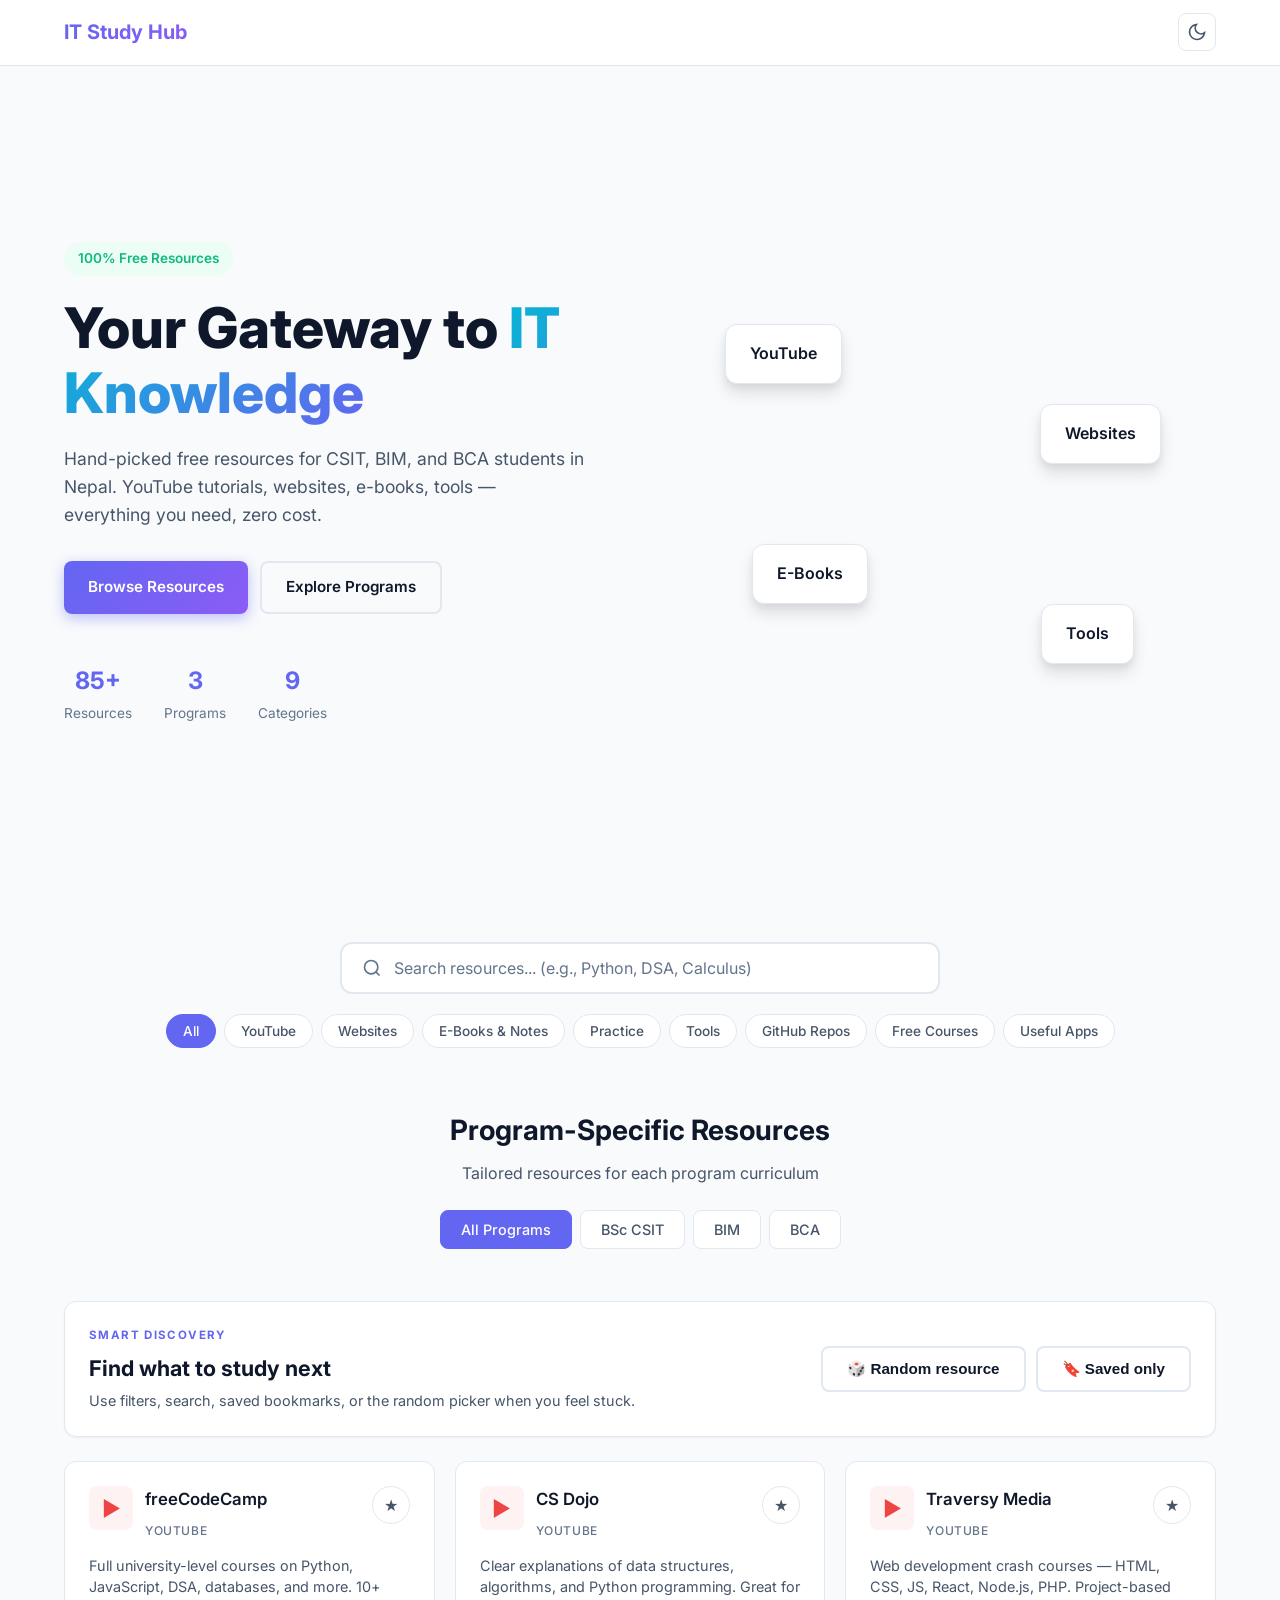
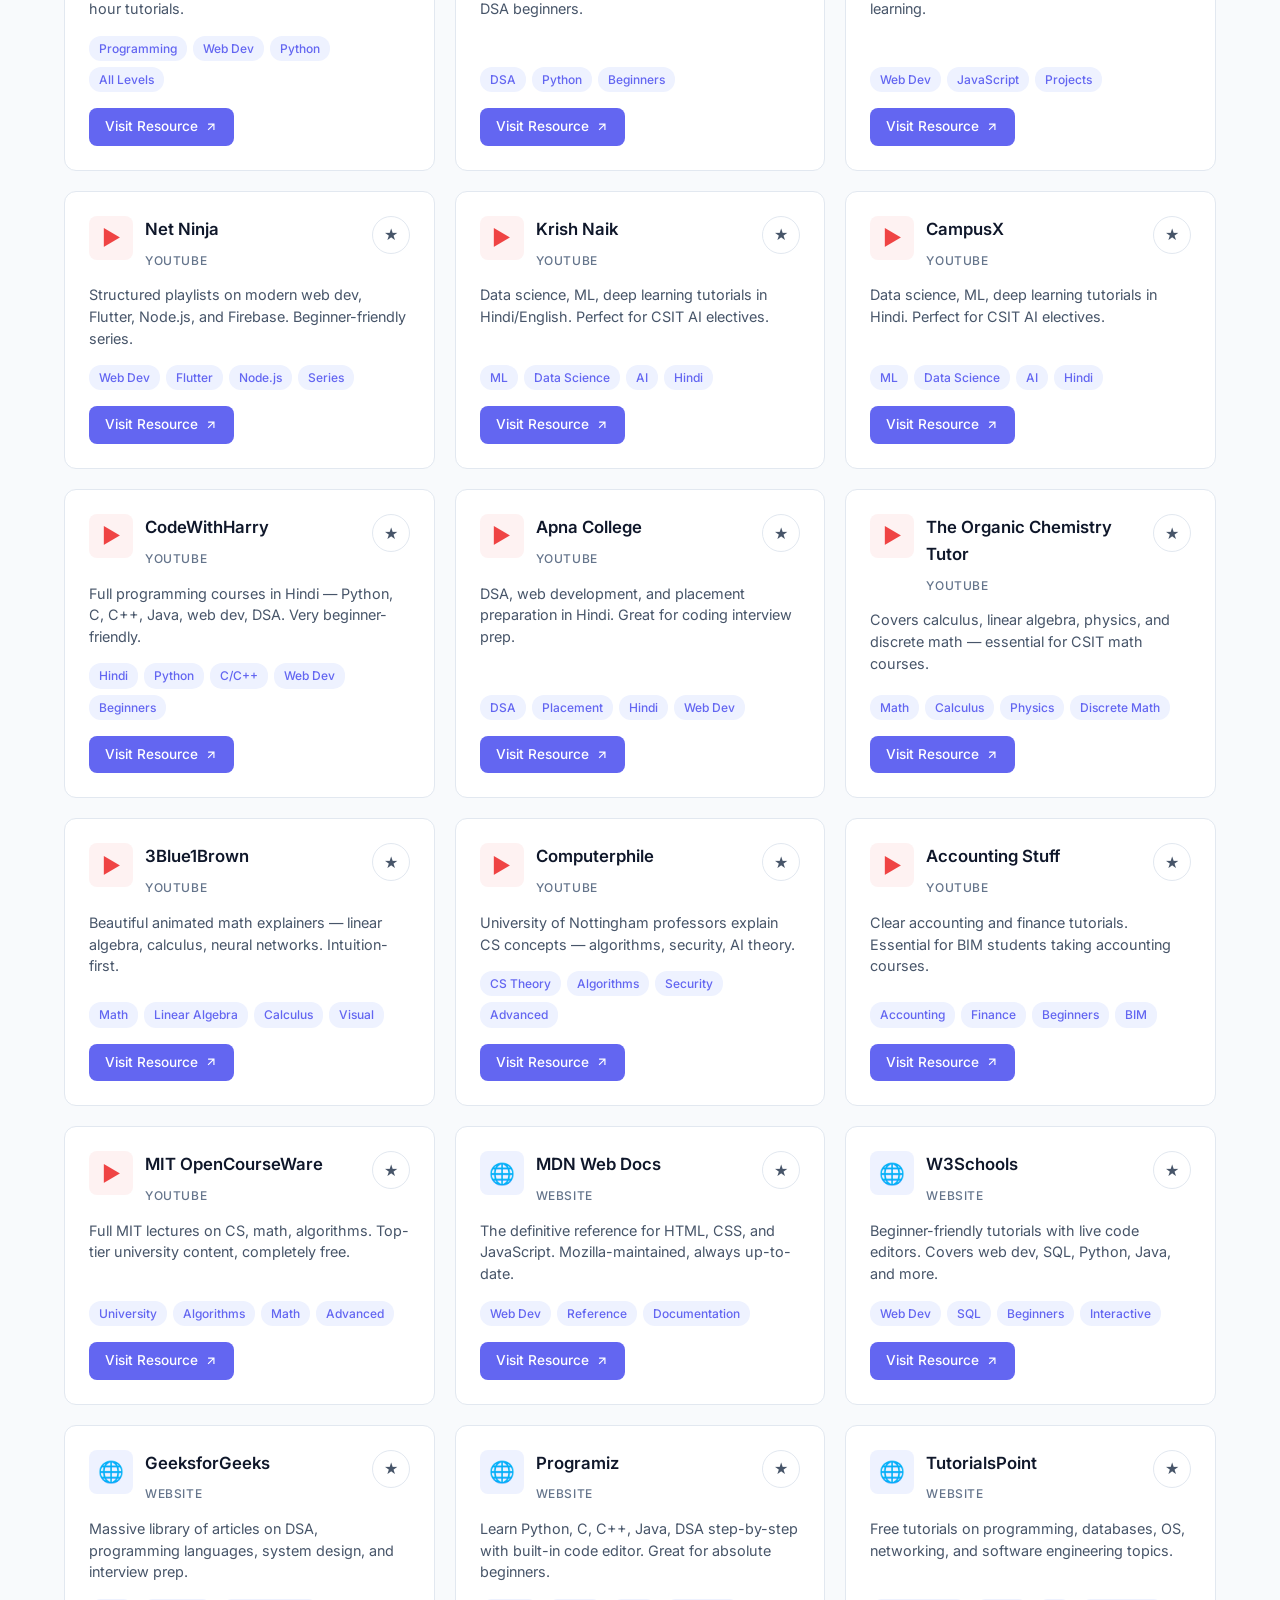
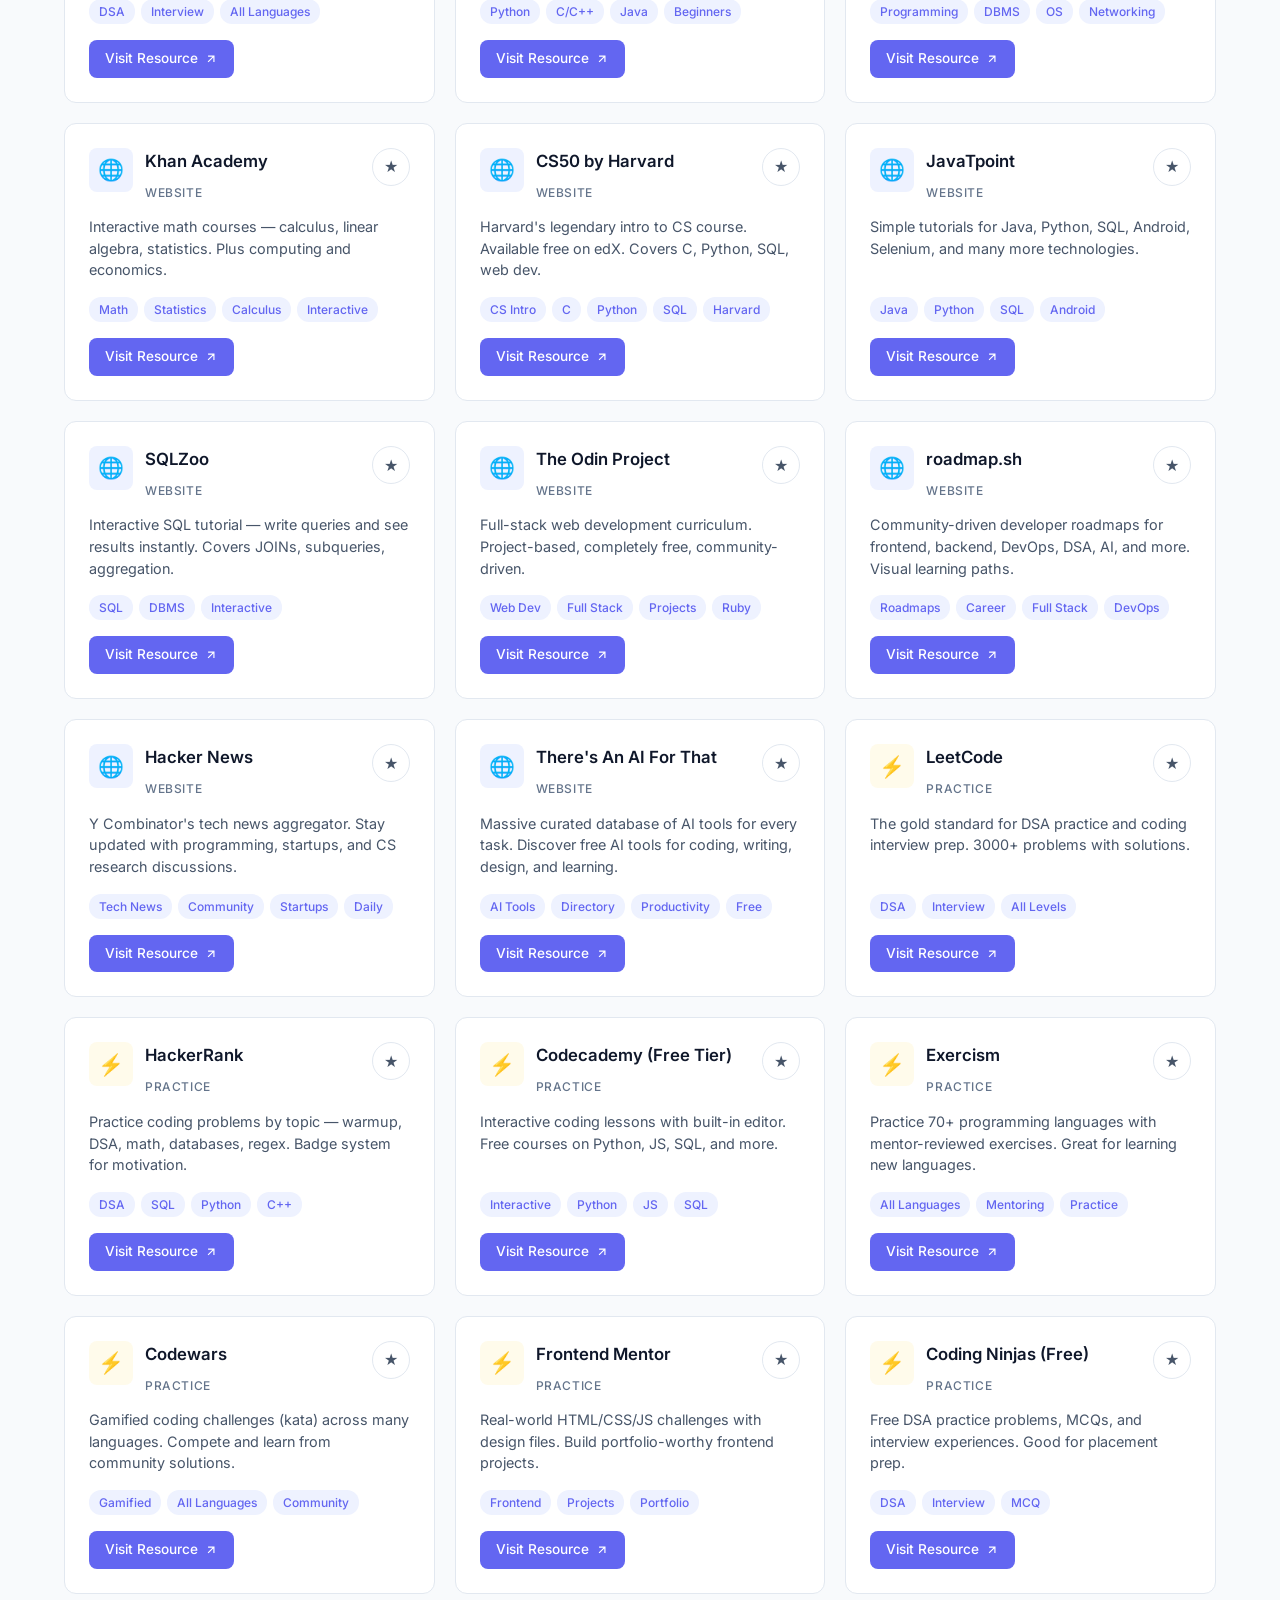
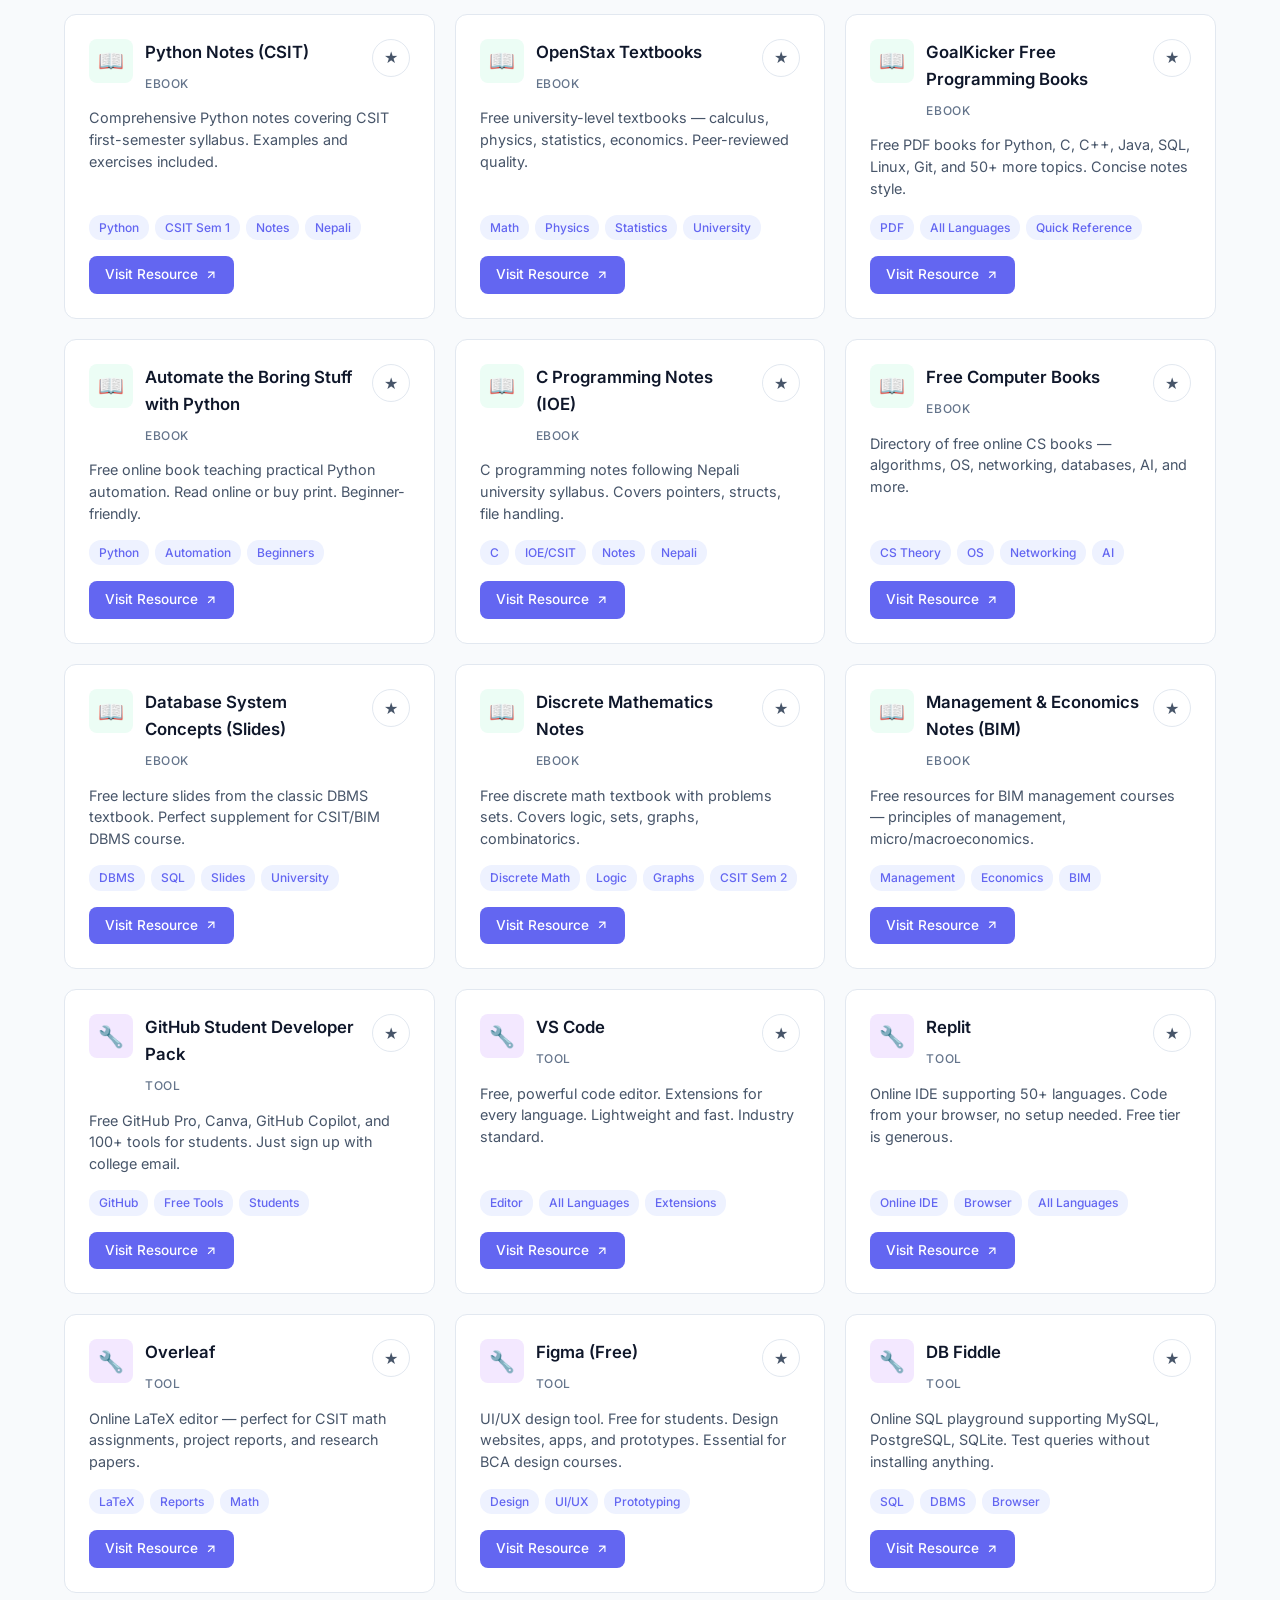
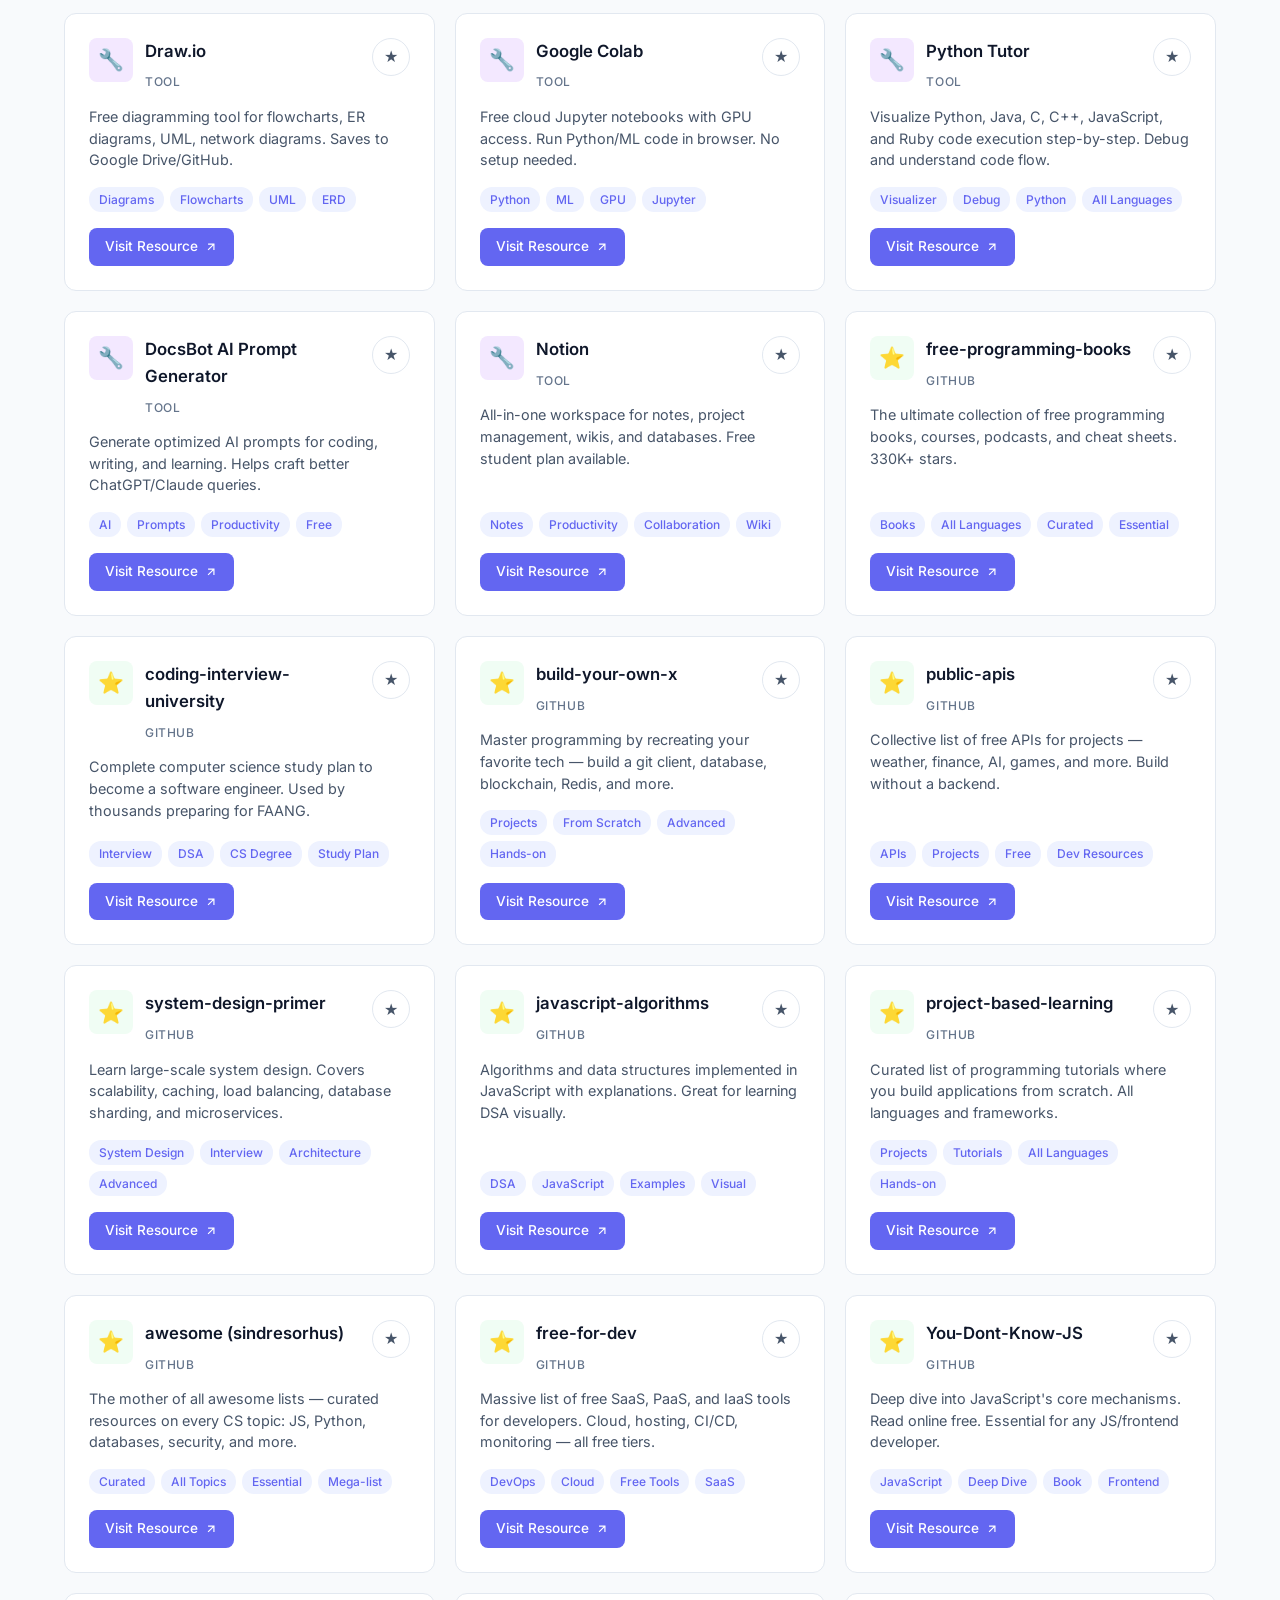
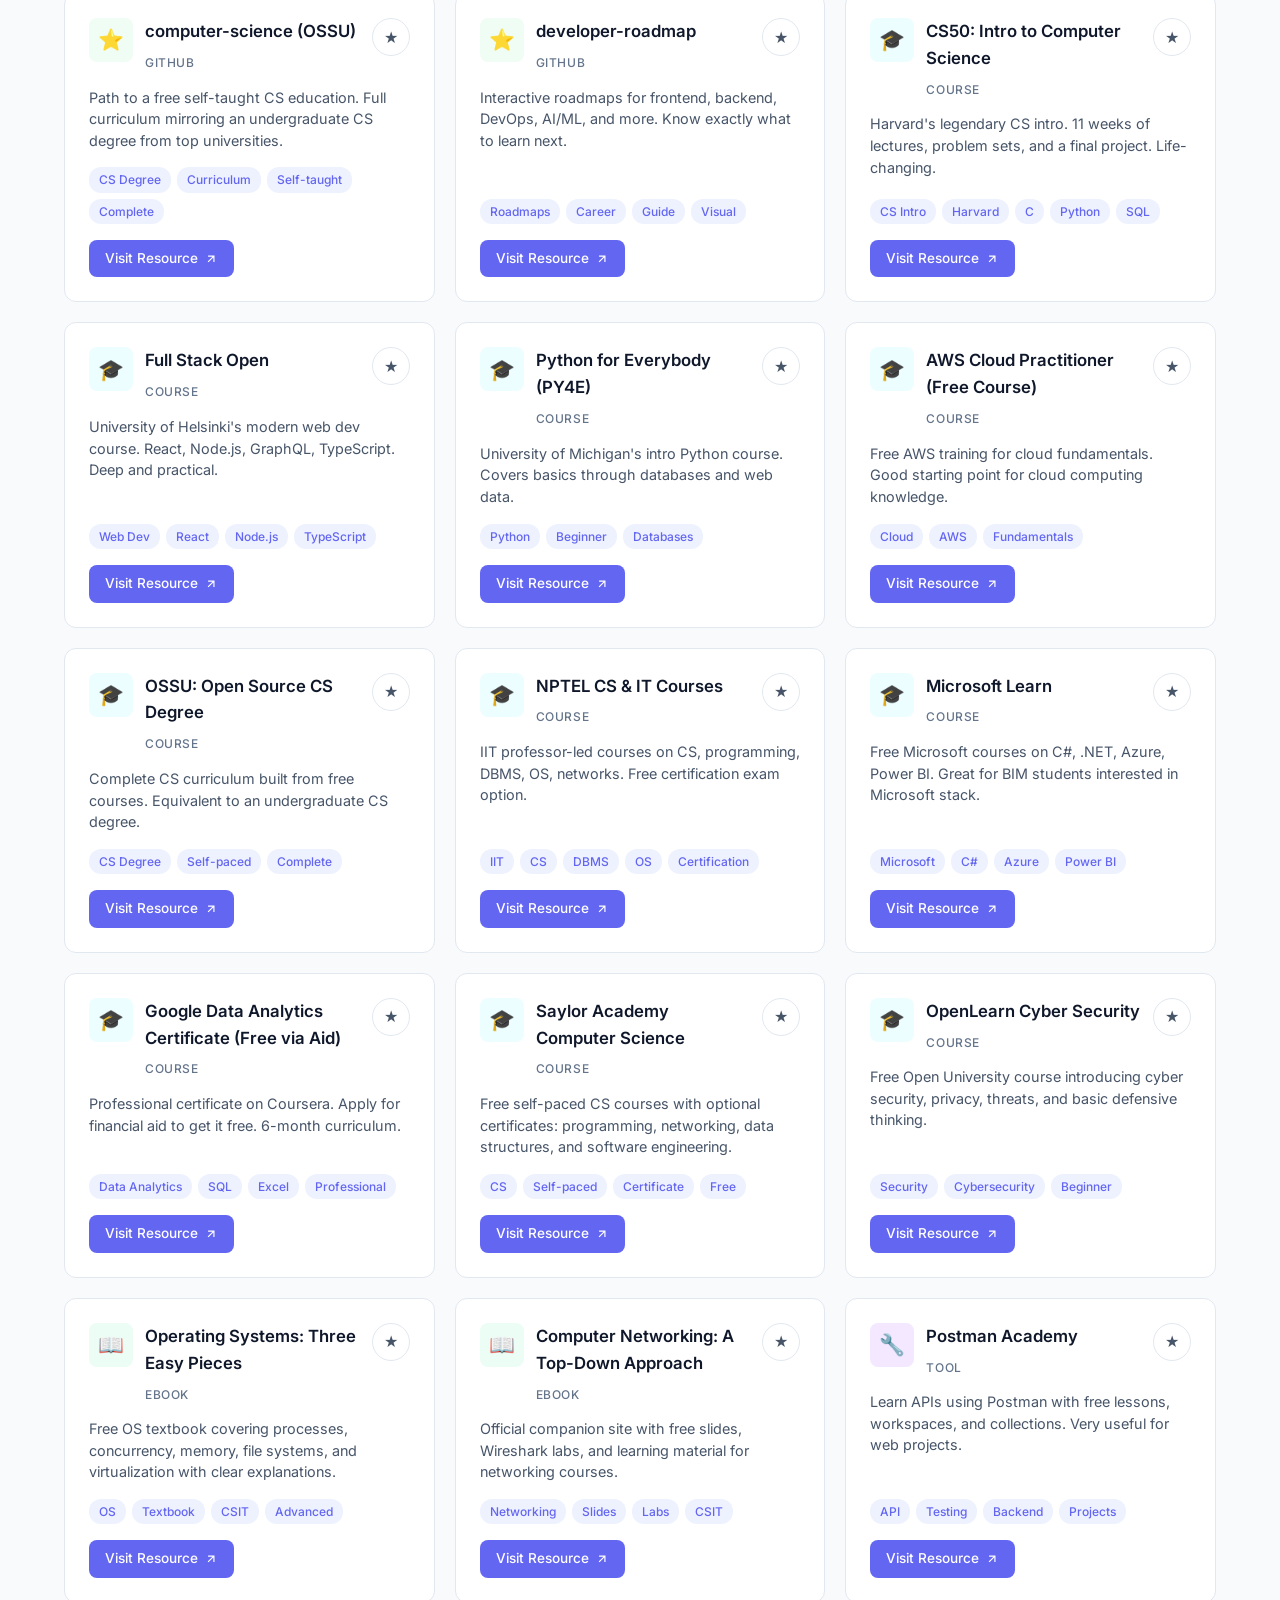
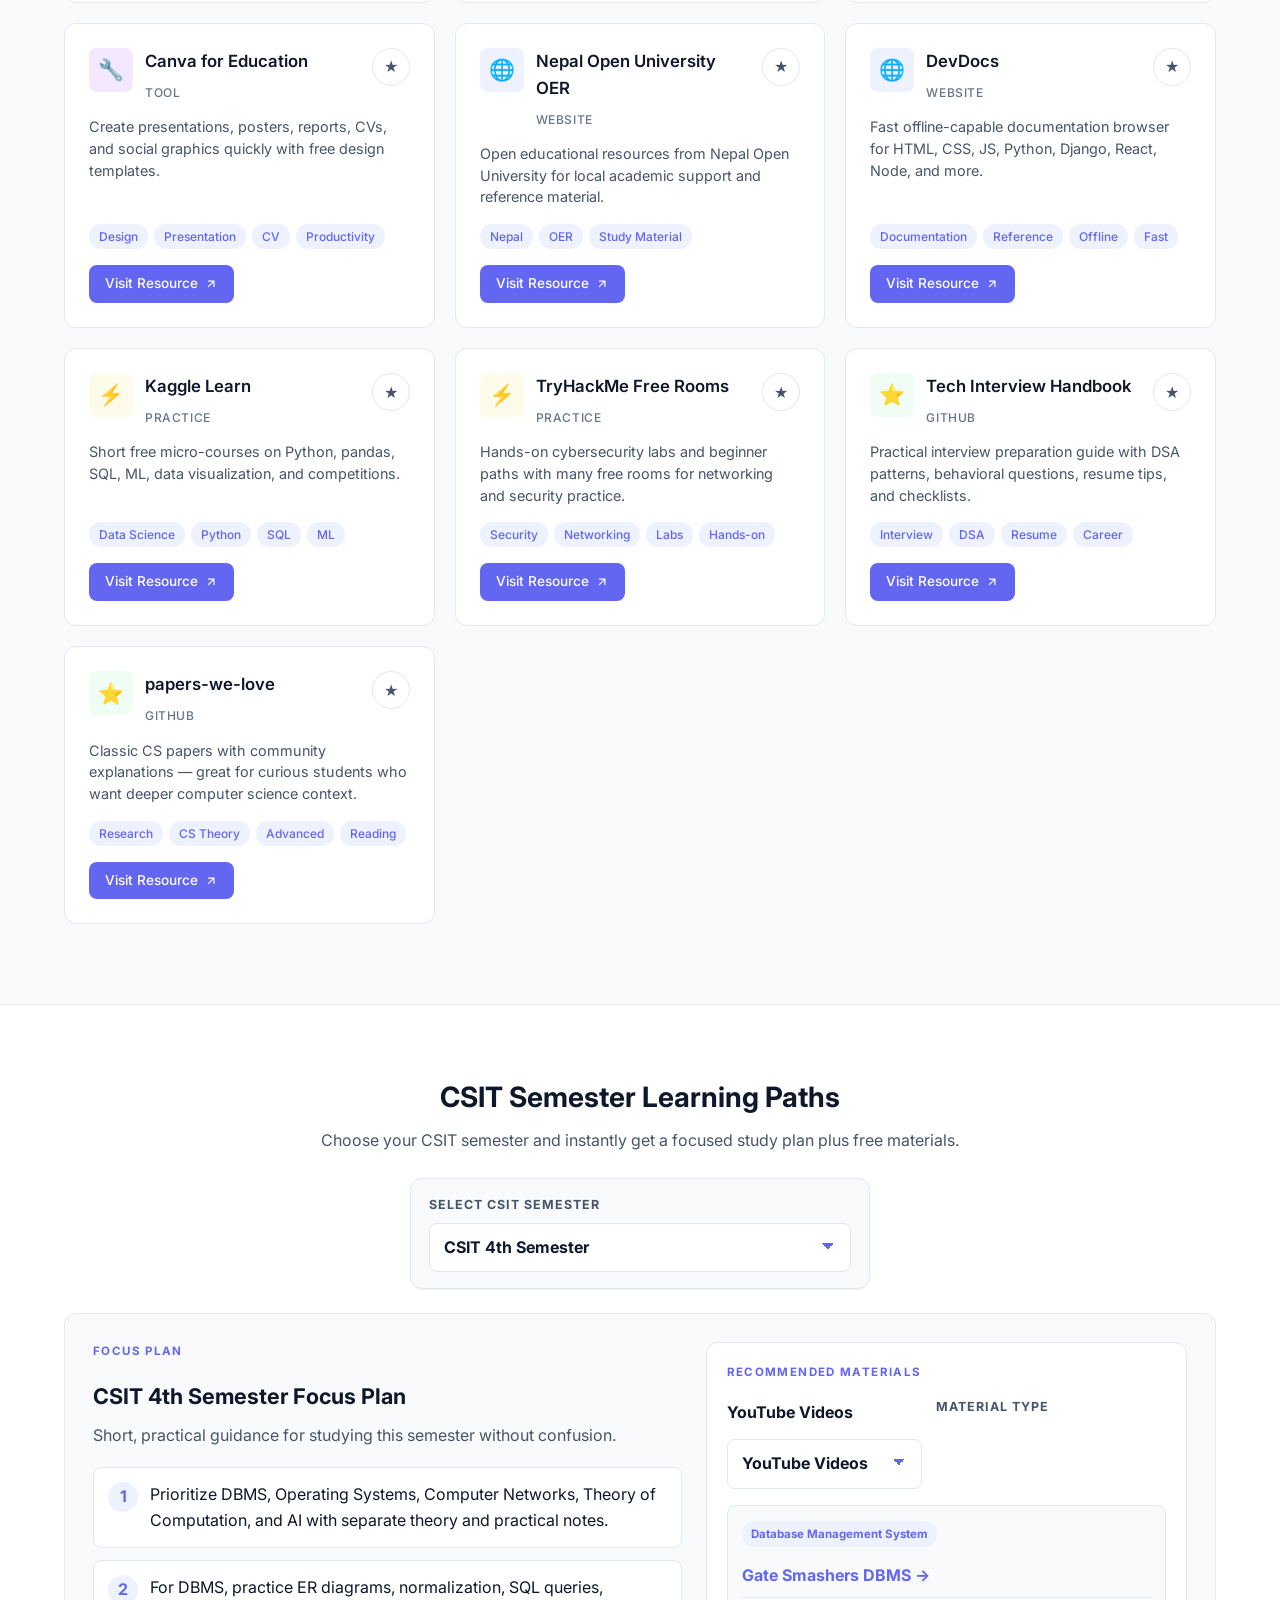
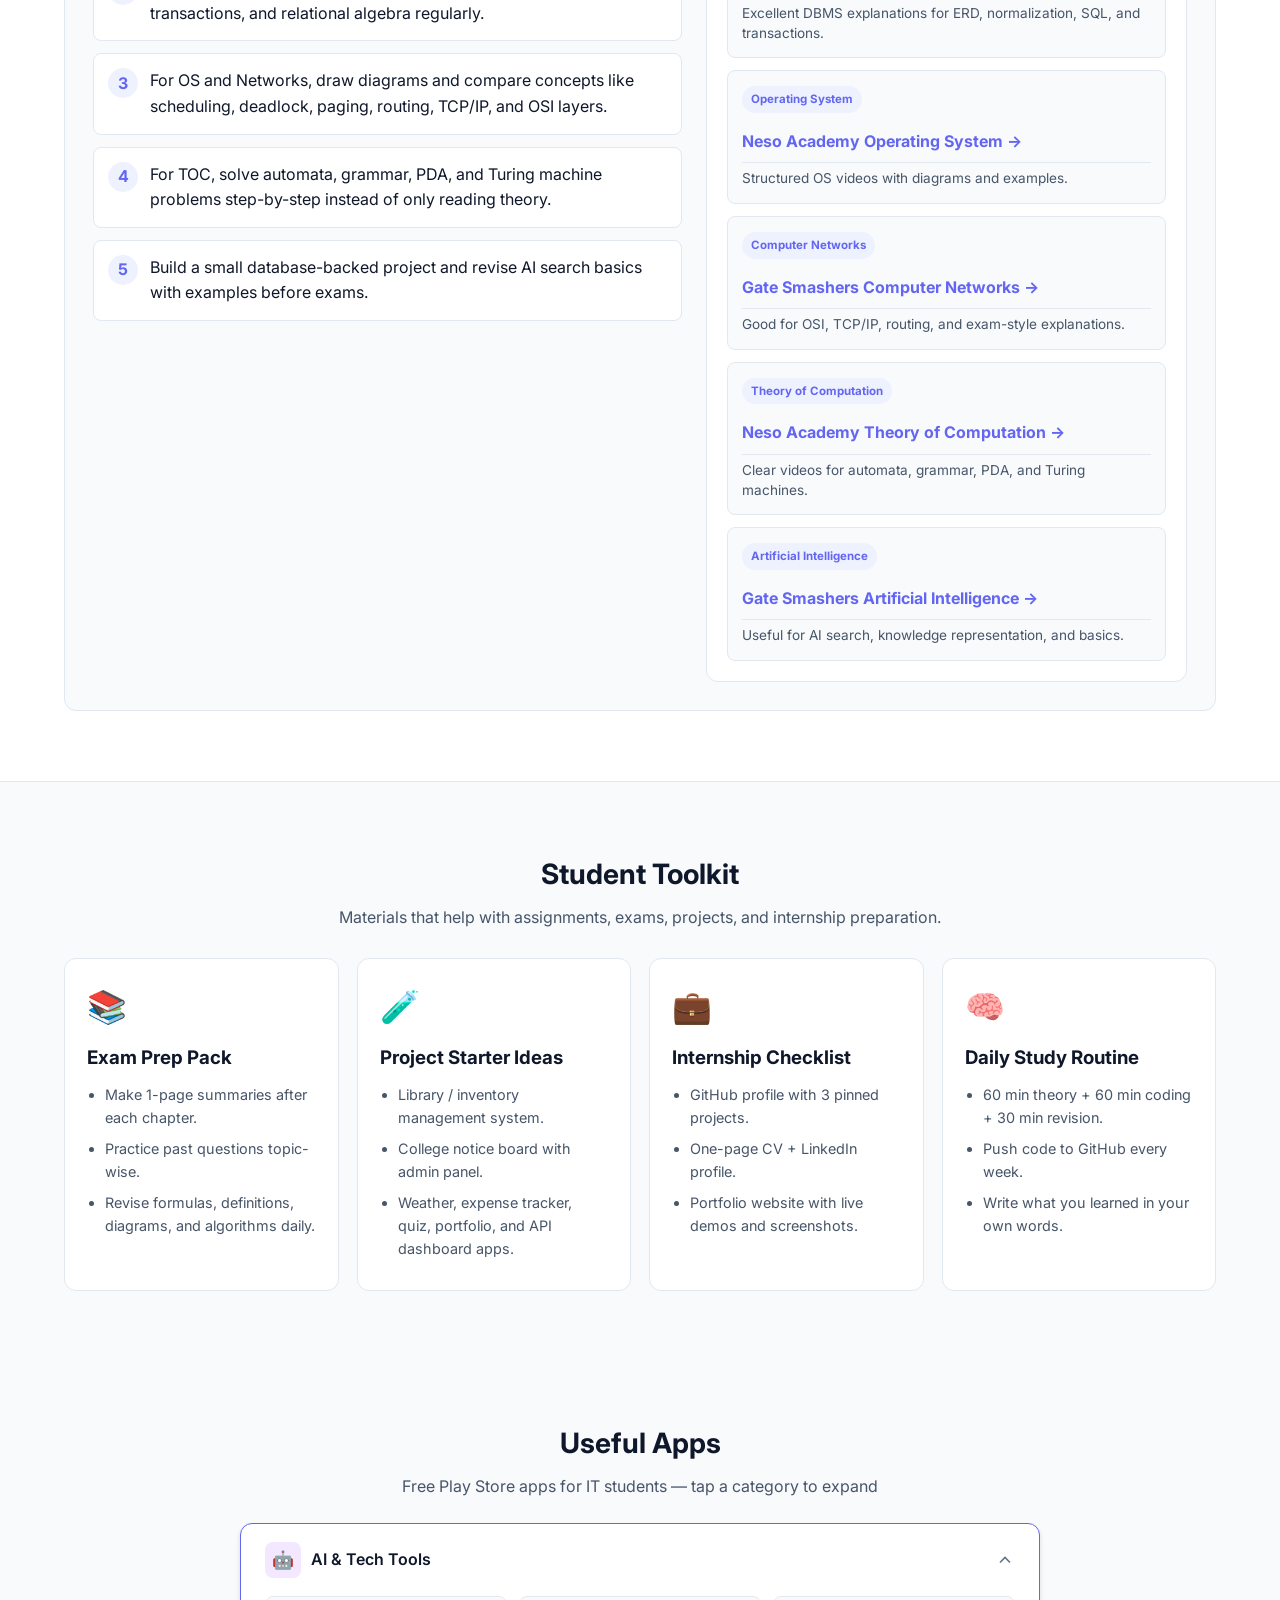
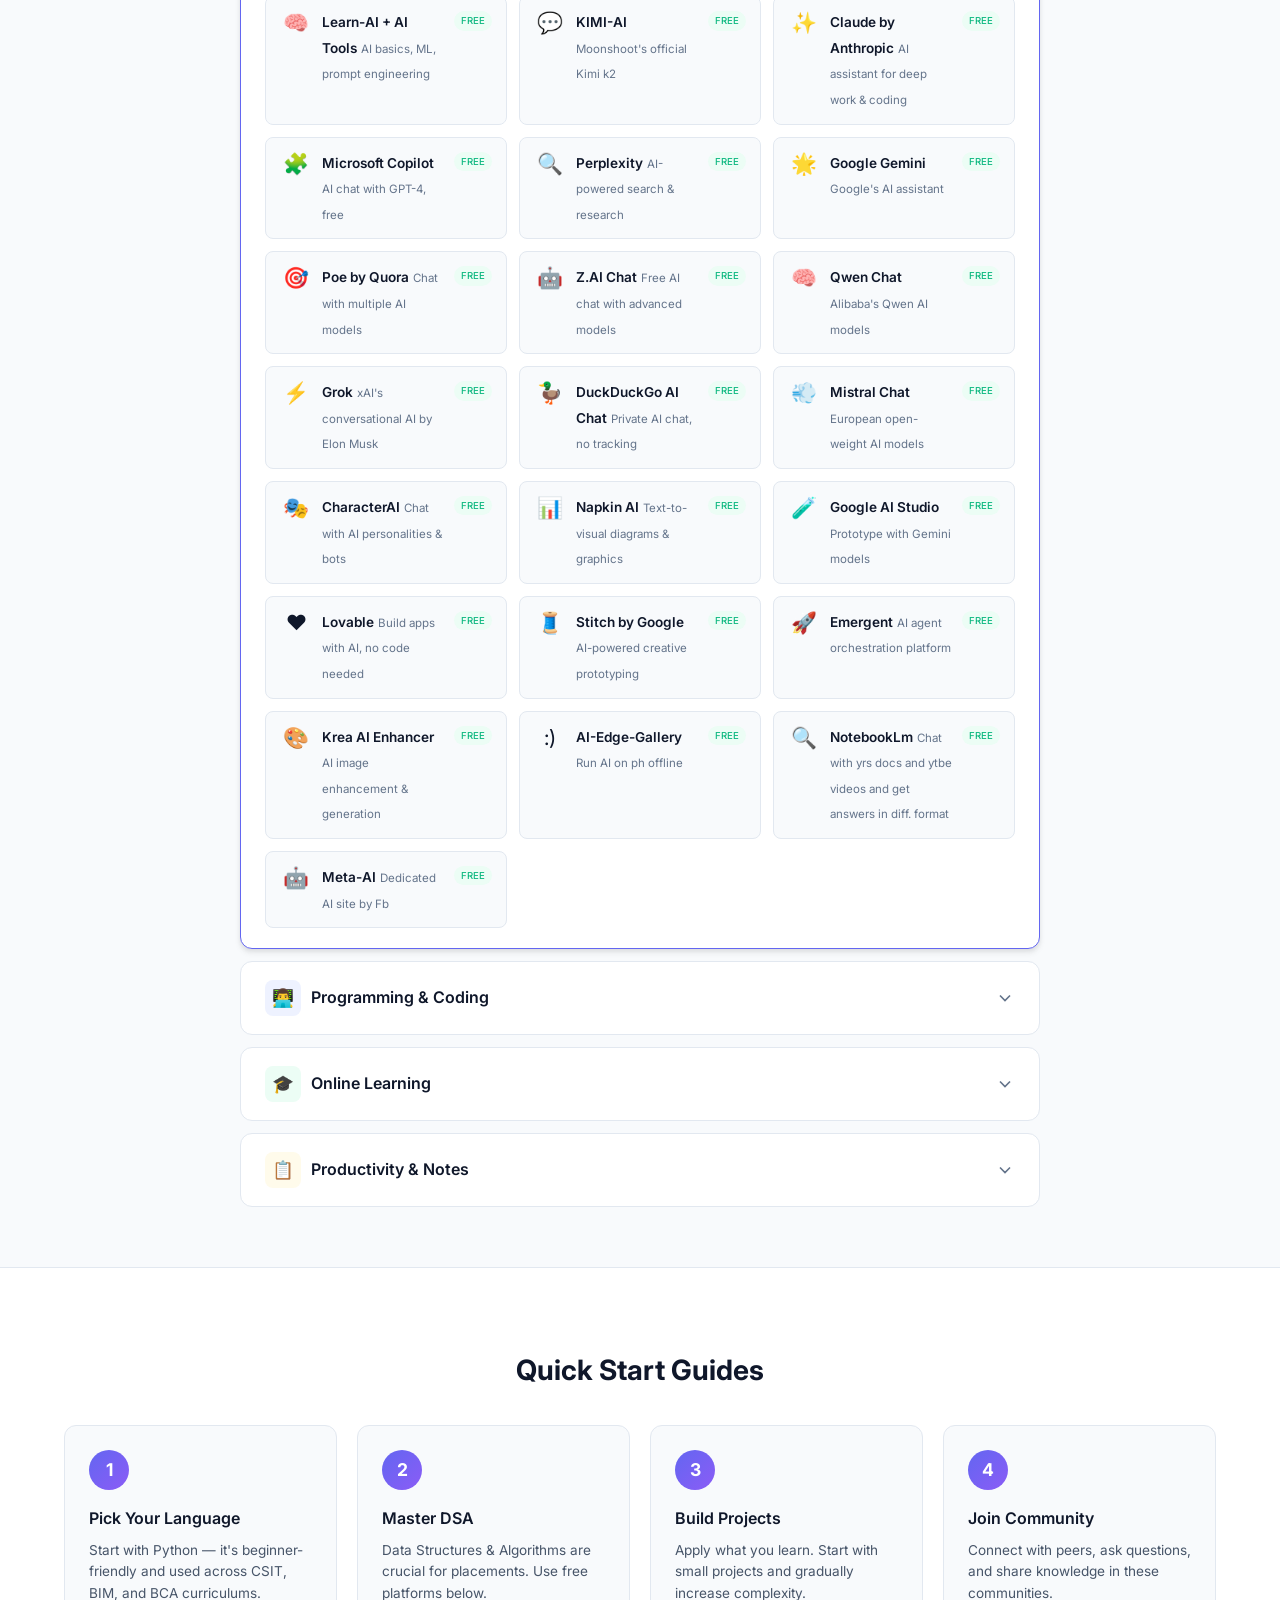
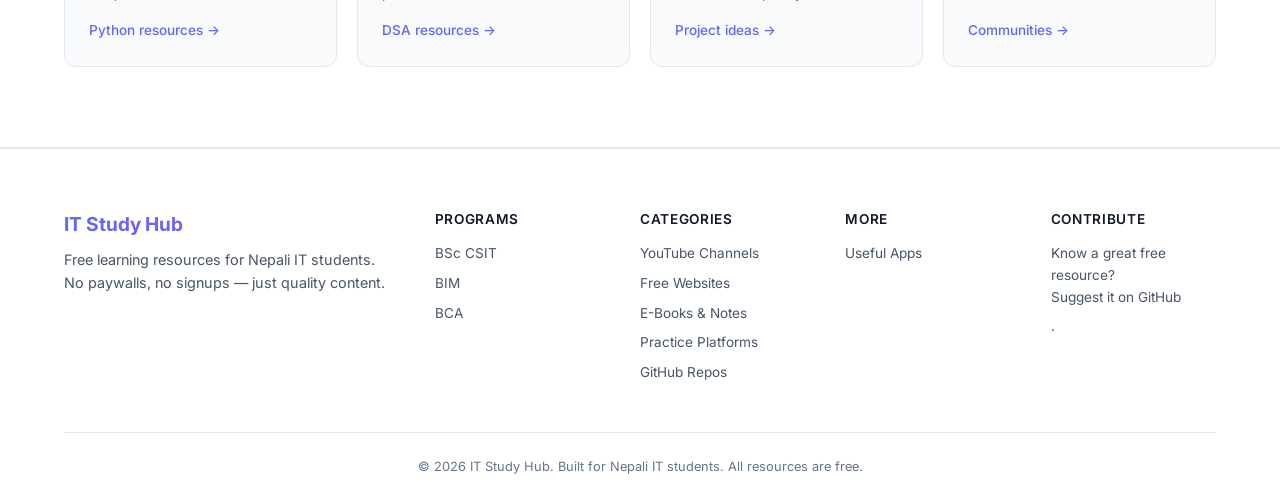
==== commit b32050c2: "newFeatures" ====
--- a/index.html
+++ b/index.html
@@ -47,9 +47,9 @@
         <a href="#programs" class="btn btn-outline">Explore Programs</a>
       </div>
       <div class="hero-stats">
-        <div class="stat"><span class="stat-number">70+</span><span class="stat-label">Resources</span></div>
-        <div class="stat"><span class="stat-number">3</span><span class="stat-label">Programs</span></div>
-        <div class="stat"><span class="stat-number">9</span><span class="stat-label">Categories</span></div>
+        <div class="stat"><span class="stat-number" id="resourceCount">70+</span><span class="stat-label">Resources</span></div>
+        <div class="stat"><span class="stat-number" id="programCount">3</span><span class="stat-label">Programs</span></div>
+        <div class="stat"><span class="stat-number" id="categoryCount">9</span><span class="stat-label">Categories</span></div>
       </div>
     </div>
     <div class="hero-visual">
@@ -75,7 +75,7 @@
         <button class="filter-tag" data-filter="tool">Tools</button>
         <button class="filter-tag" data-filter="github">GitHub Repos</button>
         <button class="filter-tag" data-filter="course">Free Courses</button>
-        <button class="filter-tag" id="usefulAppsTag">Useful Apps</button>
+        <button class="filter-tag" id="usefulAppsTag" type="button">Useful Apps</button>
       </div>
     </div>
   </section>
@@ -95,11 +95,88 @@
 
   <section class="resources-section">
     <div class="container">
+      <div class="resource-tools">
+        <div>
+          <p class="eyebrow">Smart discovery</p>
+          <h2>Find what to study next</h2>
+          <p>Use filters, search, saved bookmarks, or the random picker when you feel stuck.</p>
+        </div>
+        <div class="resource-tool-actions">
+          <button class="btn btn-outline" id="randomResourceBtn" type="button">🎲 Random resource</button>
+          <button class="btn btn-outline" id="bookmarksOnlyBtn" type="button">🔖 Saved only</button>
+        </div>
+      </div>
       <div class="resources-grid" id="resourcesGrid"></div>
       <div class="no-results" id="noResults" style="display:none;">
         <svg width="64" height="64" viewBox="0 0 24 24" fill="none" stroke="currentColor" stroke-width="1.5"><circle cx="11" cy="11" r="8"/><path d="m21 21-4.35-4.35"/></svg>
         <h3>No resources found</h3>
         <p>Try different search terms or filters</p>
+      </div>
+    </div>
+  </section>
+
+  <section class="learning-paths" id="learning-paths">
+    <div class="container">
+      <h2 class="section-title">CSIT Semester Learning Paths</h2>
+      <p class="section-subtitle">Choose your CSIT semester and instantly get a focused study plan plus free materials.</p>
+      <div class="semester-picker-card">
+        <label for="semesterSelect">Select CSIT Semester</label>
+        <select id="semesterSelect" class="semester-select" aria-label="Select CSIT semester">
+          <option value="1st Semester">CSIT 1st Semester</option>
+          <option value="2nd Semester">CSIT 2nd Semester</option>
+          <option value="3rd Semester">CSIT 3rd Semester</option>
+          <option value="4th Semester" selected>CSIT 4th Semester</option>
+          <option value="5th Semester">CSIT 5th Semester</option>
+          <option value="6th Semester">CSIT 6th Semester</option>
+          <option value="7th Semester">CSIT 7th Semester</option>
+          <option value="8th Semester">CSIT 8th Semester</option>
+        </select>
+      </div>
+      <div class="path-panel csit-semester-panel" id="pathPanel"></div>
+    </div>
+  </section>
+
+  <section class="toolkit-section" id="toolkit">
+    <div class="container">
+      <h2 class="section-title">Student Toolkit</h2>
+      <p class="section-subtitle">Materials that help with assignments, exams, projects, and internship preparation.</p>
+      <div class="toolkit-grid">
+        <article class="toolkit-card">
+          <span>📚</span>
+          <h3>Exam Prep Pack</h3>
+          <ul>
+            <li>Make 1-page summaries after each chapter.</li>
+            <li>Practice past questions topic-wise.</li>
+            <li>Revise formulas, definitions, diagrams, and algorithms daily.</li>
+          </ul>
+        </article>
+        <article class="toolkit-card">
+          <span>🧪</span>
+          <h3>Project Starter Ideas</h3>
+          <ul>
+            <li>Library / inventory management system.</li>
+            <li>College notice board with admin panel.</li>
+            <li>Weather, expense tracker, quiz, portfolio, and API dashboard apps.</li>
+          </ul>
+        </article>
+        <article class="toolkit-card">
+          <span>💼</span>
+          <h3>Internship Checklist</h3>
+          <ul>
+            <li>GitHub profile with 3 pinned projects.</li>
+            <li>One-page CV + LinkedIn profile.</li>
+            <li>Portfolio website with live demos and screenshots.</li>
+          </ul>
+        </article>
+        <article class="toolkit-card">
+          <span>🧠</span>
+          <h3>Daily Study Routine</h3>
+          <ul>
+            <li>60 min theory + 60 min coding + 30 min revision.</li>
+            <li>Push code to GitHub every week.</li>
+            <li>Write what you learned in your own words.</li>
+          </ul>
+        </article>
       </div>
     </div>
   </section>
--- a/styles.css
+++ b/styles.css
@@ -341,7 +341,7 @@
   transition: max-height 0.4s ease, padding 0.3s ease;
 }
 .app-category.open .category-body {
-  max-height: 2000px; padding: 0 24px 20px;
+  padding: 0 24px 20px;
 }
 
 .apps-grid {
@@ -433,3 +433,255 @@
   .footer-grid { grid-template-columns: 1fr; }
   .apps-grid { grid-template-columns: 1fr; }
 }
+
+
+/* ===== RESOURCE TOOLS ===== */
+.resource-tools {
+  display: flex; align-items: center; justify-content: space-between; gap: 20px;
+  padding: 24px; margin-bottom: 24px; border: 1px solid var(--border);
+  border-radius: var(--radius); background: var(--surface); box-shadow: var(--shadow-sm);
+}
+.resource-tools h2 { font-size: 1.35rem; margin-bottom: 4px; }
+.resource-tools p { color: var(--text-secondary); font-size: 0.9rem; }
+.eyebrow { text-transform: uppercase; letter-spacing: 0.12em; color: var(--primary) !important; font-weight: 700; font-size: 0.72rem !important; margin-bottom: 6px; }
+.resource-tool-actions { display: flex; gap: 10px; flex-wrap: wrap; justify-content: flex-end; }
+.bookmark-btn {
+  margin-left: auto; border: 1px solid var(--border); background: var(--surface); color: var(--text-secondary);
+  border-radius: 999px; width: 38px; height: 38px; cursor: pointer; font-size: 1rem;
+  transition: all var(--transition);
+}
+.bookmark-btn:hover, .bookmark-btn.saved { border-color: var(--warning); color: var(--warning); background: var(--warning-light); }
+.resource-card.highlight { outline: 3px solid var(--warning); animation: pulse-card 1.2s ease; }
+@keyframes pulse-card { 0% { transform: scale(0.98); } 50% { transform: scale(1.02); } 100% { transform: scale(1); } }
+
+/* ===== LEARNING PATHS ===== */
+.learning-paths { padding: 70px 0; background: var(--surface); border-top: 1px solid var(--border); border-bottom: 1px solid var(--border); }
+.path-tabs { display: flex; gap: 10px; justify-content: center; flex-wrap: wrap; margin-bottom: 24px; }
+.path-tab {
+  padding: 10px 16px; border-radius: 999px; border: 1px solid var(--border); background: var(--bg);
+  color: var(--text-secondary); font-weight: 600; cursor: pointer; font-family: inherit; transition: all var(--transition);
+}
+.path-tab:hover, .path-tab.active { background: var(--primary); border-color: var(--primary); color: #fff; }
+.path-panel {
+  display: grid; grid-template-columns: 1.1fr 0.9fr; gap: 24px; background: var(--bg);
+  border: 1px solid var(--border); border-radius: var(--radius); padding: 28px;
+}
+.path-panel h3 { font-size: 1.35rem; margin-bottom: 10px; }
+.path-panel p { color: var(--text-secondary); margin-bottom: 18px; }
+.path-steps { display: grid; gap: 12px; }
+.path-step { display: flex; gap: 12px; padding: 14px; background: var(--surface); border: 1px solid var(--border); border-radius: var(--radius-sm); }
+.path-step strong { display: inline-flex; align-items: center; justify-content: center; flex-shrink: 0; width: 30px; height: 30px; border-radius: 50%; background: var(--primary-light); color: var(--primary); }
+.path-materials { background: var(--surface); border: 1px solid var(--border); border-radius: var(--radius); padding: 20px; }
+.path-materials h4 { margin-bottom: 12px; }
+.path-materials a { display: block; padding: 10px 0; border-bottom: 1px solid var(--border); font-weight: 500; }
+.path-materials a:last-child { border-bottom: none; }
+
+/* ===== TOOLKIT ===== */
+.toolkit-section { padding: 70px 0; }
+.toolkit-grid { display: grid; grid-template-columns: repeat(auto-fit, minmax(240px, 1fr)); gap: 18px; margin-top: 28px; }
+.toolkit-card { background: var(--surface); border: 1px solid var(--border); border-radius: var(--radius); padding: 22px; transition: all var(--transition); }
+.toolkit-card:hover { transform: translateY(-2px); border-color: var(--primary); box-shadow: var(--shadow-md); }
+.toolkit-card > span { font-size: 2rem; display: inline-block; margin-bottom: 10px; }
+.toolkit-card h3 { margin-bottom: 10px; }
+.toolkit-card ul { padding-left: 18px; color: var(--text-secondary); font-size: 0.9rem; }
+.toolkit-card li { margin-bottom: 8px; }
+
+@media (max-width: 768px) {
+  .resource-tools { flex-direction: column; align-items: flex-start; }
+  .resource-tool-actions { width: 100%; justify-content: flex-start; }
+  .path-panel { grid-template-columns: 1fr; padding: 18px; }
+}
+
+/* ===== EXTRA MOBILE POLISH ===== */
+img, svg { max-width: 100%; }
+button, a, input { -webkit-tap-highlight-color: transparent; }
+.resource-card, .quick-link-card, .toolkit-card, .app-card, .path-panel { overflow-wrap: anywhere; }
+
+@media (max-width: 640px) {
+  .container, .nav-container { padding-left: 16px; padding-right: 16px; }
+  .nav-container { height: 58px; }
+  .nav-logo { font-size: 1.05rem; }
+  .theme-toggle, .mobile-menu-btn { min-width: 42px; min-height: 42px; justify-content: center; align-items: center; }
+
+  .hero { padding: 34px 16px 28px; gap: 20px; }
+  .hero-badge { font-size: 0.75rem; margin-bottom: 14px; }
+  .hero-content h1 { font-size: clamp(2rem, 12vw, 2.75rem); }
+  .hero-content p { font-size: 0.98rem; margin-bottom: 24px; }
+  .hero-buttons { display: grid; grid-template-columns: 1fr; margin-bottom: 28px; }
+  .btn { width: 100%; justify-content: center; padding: 13px 18px; }
+  .hero-stats { display: grid; grid-template-columns: repeat(3, 1fr); gap: 8px; }
+  .stat { background: var(--surface); border: 1px solid var(--border); border-radius: var(--radius-sm); padding: 10px 6px; }
+  .stat-label { font-size: 0.72rem; }
+
+  .search-section, .programs-section { padding: 26px 0 12px; }
+  .search-bar { padding: 12px 14px; border-radius: 16px; }
+  .search-bar input { font-size: 0.92rem; }
+  .filter-tags, .program-tabs, .path-tabs {
+    justify-content: flex-start; flex-wrap: nowrap; overflow-x: auto; padding: 2px 2px 10px;
+    scrollbar-width: thin; scroll-snap-type: x proximity;
+  }
+  .filter-tag, .program-tab, .path-tab { flex: 0 0 auto; scroll-snap-align: start; white-space: nowrap; min-height: 40px; }
+
+  .resources-section { padding: 22px 0 52px; }
+  .resource-tools { padding: 18px; gap: 14px; }
+  .resource-tools h2 { font-size: 1.15rem; }
+  .resource-tool-actions { display: grid; grid-template-columns: 1fr; }
+  .resources-grid, .quick-links-grid, .toolkit-grid { grid-template-columns: minmax(0, 1fr); gap: 14px; }
+  .resource-card { padding: 18px; }
+  .resource-header { gap: 10px; }
+  .resource-icon { width: 40px; height: 40px; font-size: 1.1rem; }
+  .resource-info h3 { font-size: 0.98rem; }
+  .bookmark-btn { width: 40px; height: 40px; }
+  .resource-link { width: 100%; justify-content: center; padding: 10px 14px; }
+
+  .learning-paths, .toolkit-section, .apps-section, .quick-links { padding: 48px 0; }
+  .section-title { font-size: 1.45rem; line-height: 1.25; }
+  .section-subtitle { font-size: 0.9rem; margin-bottom: 18px; }
+  .path-panel { padding: 16px; gap: 16px; }
+  .path-panel h3 { font-size: 1.12rem; }
+  .path-step { padding: 12px; align-items: flex-start; }
+  .path-step strong { width: 28px; height: 28px; }
+  .path-materials { padding: 16px; }
+  .toolkit-card { padding: 18px; }
+
+  .apps-accordion { gap: 10px; }
+  .category-header { padding: 14px; }
+  .category-header h3 { gap: 8px; }
+  .cat-icon { width: 34px; height: 34px; }
+  .apps-grid { grid-template-columns: 1fr; }
+  .app-card { padding: 12px; align-items: center; }
+  .app-card-badge { display: none; }
+
+  .footer { padding: 42px 0 20px; }
+  .footer-grid { grid-template-columns: 1fr; gap: 18px; }
+  .footer-links a, .footer-links p { font-size: 0.9rem; }
+}
+
+@media (max-width: 380px) {
+  .container, .nav-container { padding-left: 12px; padding-right: 12px; }
+  .hero { padding-left: 12px; padding-right: 12px; }
+  .hero-stats { grid-template-columns: 1fr; }
+  .resource-card, .resource-tools, .path-panel, .toolkit-card { padding: 14px; }
+  .resource-header { align-items: center; }
+  .resource-tags { gap: 5px; }
+  .resource-tag { font-size: 0.68rem; padding: 3px 8px; }
+}
+
+/* ===== CSIT SEMESTER DROPDOWN SECTION ===== */
+.semester-picker-card {
+  max-width: 460px;
+  margin: 0 auto 24px;
+  padding: 16px 18px;
+  border: 1px solid var(--border);
+  border-radius: var(--radius);
+  background: var(--bg);
+  box-shadow: var(--shadow-sm);
+}
+.semester-picker-card label,
+.material-select-label {
+  display: block;
+  margin-bottom: 8px;
+  color: var(--text-secondary);
+  font-size: 0.78rem;
+  font-weight: 700;
+  text-transform: uppercase;
+  letter-spacing: 0.08em;
+}
+.semester-select,
+.material-select {
+  width: 100%;
+  min-height: 46px;
+  padding: 11px 44px 11px 14px;
+  border: 1px solid var(--border);
+  border-radius: var(--radius-sm);
+  color: var(--text);
+  background-color: var(--surface);
+  font: inherit;
+  font-weight: 700;
+  cursor: pointer;
+  outline: none;
+  appearance: none;
+  background-image: linear-gradient(45deg, transparent 50%, var(--primary) 50%), linear-gradient(135deg, var(--primary) 50%, transparent 50%);
+  background-position: calc(100% - 22px) 19px, calc(100% - 16px) 19px;
+  background-size: 6px 6px, 6px 6px;
+  background-repeat: no-repeat;
+  transition: border-color var(--transition), box-shadow var(--transition), background var(--transition);
+}
+.semester-select:focus,
+.material-select:focus {
+  border-color: var(--primary);
+  box-shadow: 0 0 0 4px var(--primary-light);
+}
+.csit-semester-panel {
+  align-items: start;
+}
+.focus-plan-card,
+.csit-materials-card {
+  min-width: 0;
+}
+.path-intro {
+  color: var(--text-secondary);
+  margin-bottom: 18px;
+}
+.materials-head {
+  display: grid;
+  grid-template-columns: 1fr minmax(190px, 230px);
+  gap: 14px;
+  align-items: end;
+  margin-bottom: 16px;
+}
+.materials-head h4 { margin-bottom: 0; }
+.materials-list {
+  display: grid;
+  gap: 12px;
+}
+.material-card {
+  padding: 14px;
+  border: 1px solid var(--border);
+  border-radius: var(--radius-sm);
+  background: var(--bg);
+  transition: border-color var(--transition), transform var(--transition), box-shadow var(--transition);
+}
+.material-card:hover {
+  border-color: var(--primary);
+  transform: translateY(-1px);
+  box-shadow: var(--shadow-sm);
+}
+.material-subject {
+  display: inline-flex;
+  max-width: 100%;
+  margin-bottom: 8px;
+  padding: 4px 9px;
+  border-radius: 999px;
+  background: var(--primary-light);
+  color: var(--primary);
+  font-size: 0.72rem;
+  font-weight: 700;
+  overflow-wrap: anywhere;
+}
+.material-card a {
+  display: block;
+  margin-bottom: 6px;
+  font-weight: 700;
+  line-height: 1.35;
+  overflow-wrap: anywhere;
+  word-break: break-word;
+}
+.material-card p {
+  margin: 0;
+  color: var(--text-secondary);
+  font-size: 0.85rem;
+  line-height: 1.45;
+}
+
+@media (max-width: 900px) {
+  .csit-semester-panel { grid-template-columns: 1fr; }
+}
+
+@media (max-width: 640px) {
+  .semester-picker-card { margin-bottom: 18px; padding: 14px; }
+  .semester-select, .material-select { min-height: 44px; font-size: 0.92rem; }
+  .materials-head { grid-template-columns: 1fr; align-items: stretch; }
+  .material-select-label { margin-top: 2px; }
+  .material-card { padding: 12px; }
+}
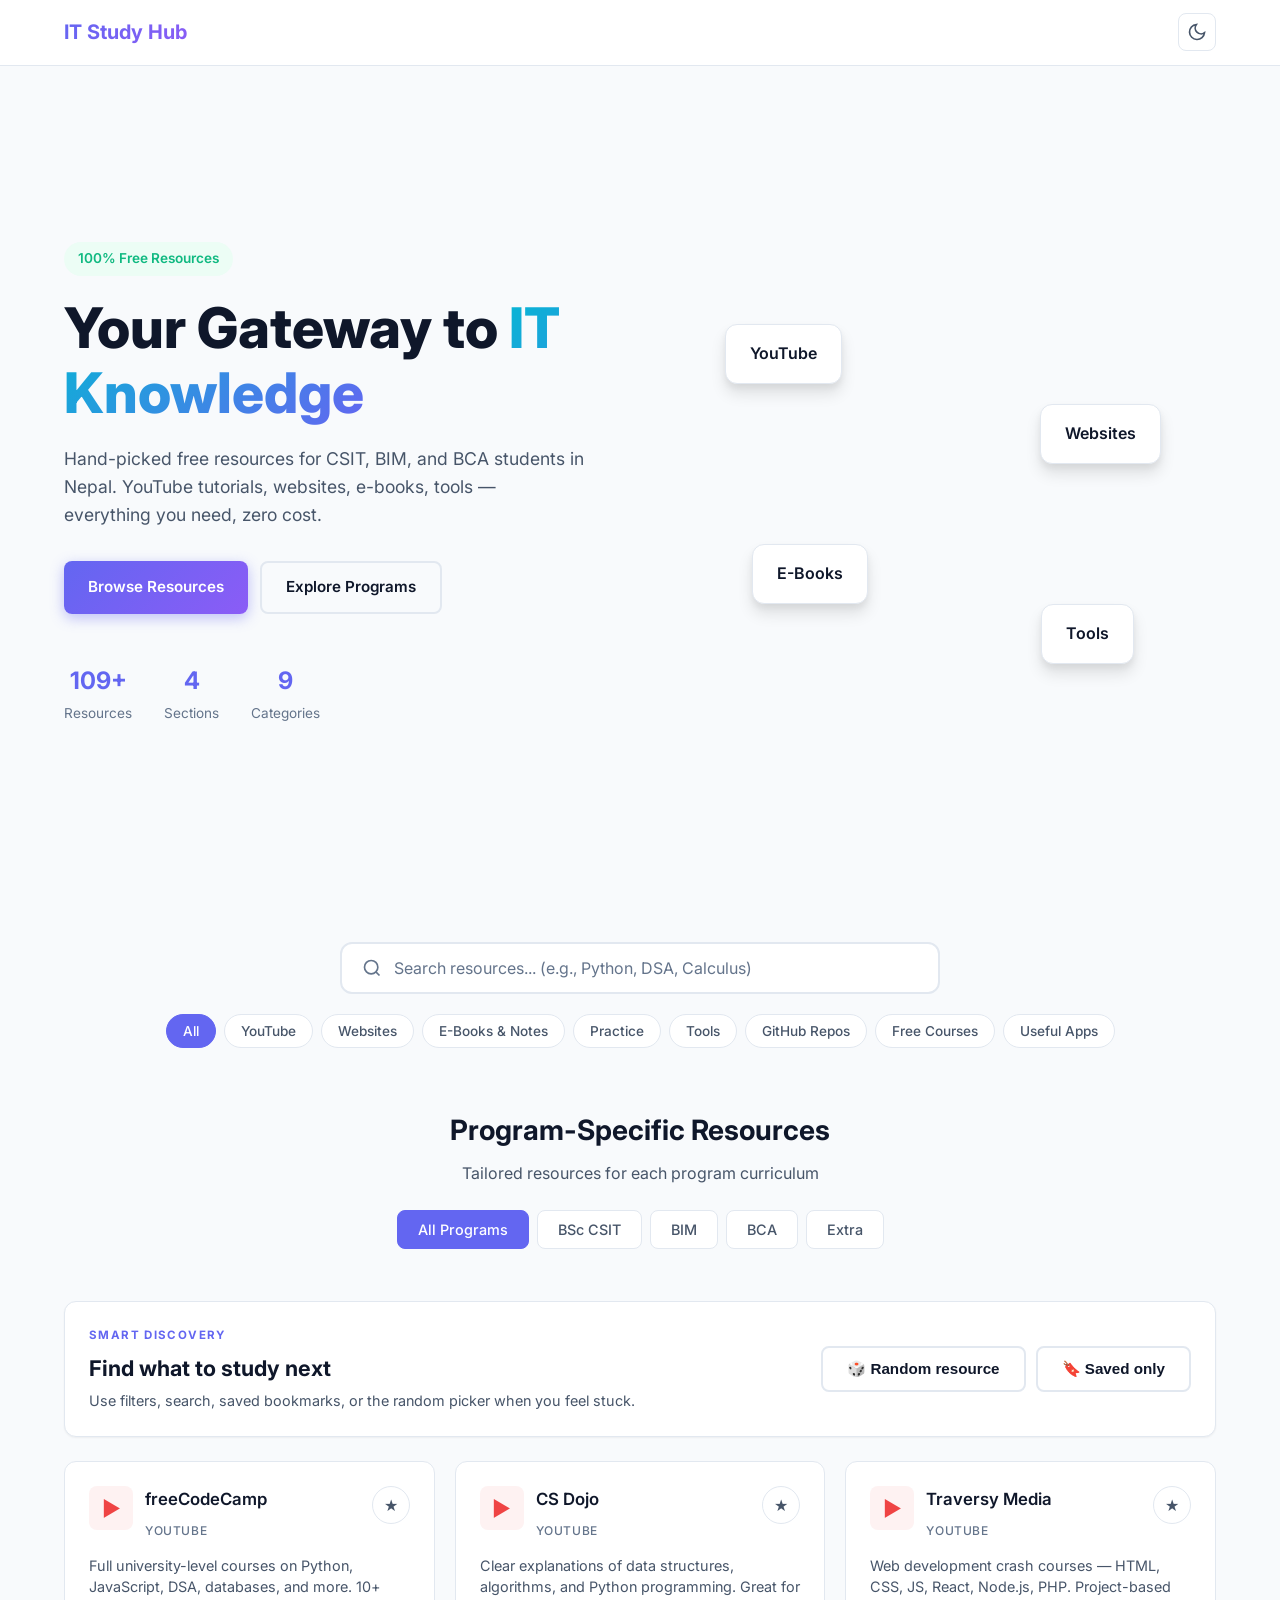
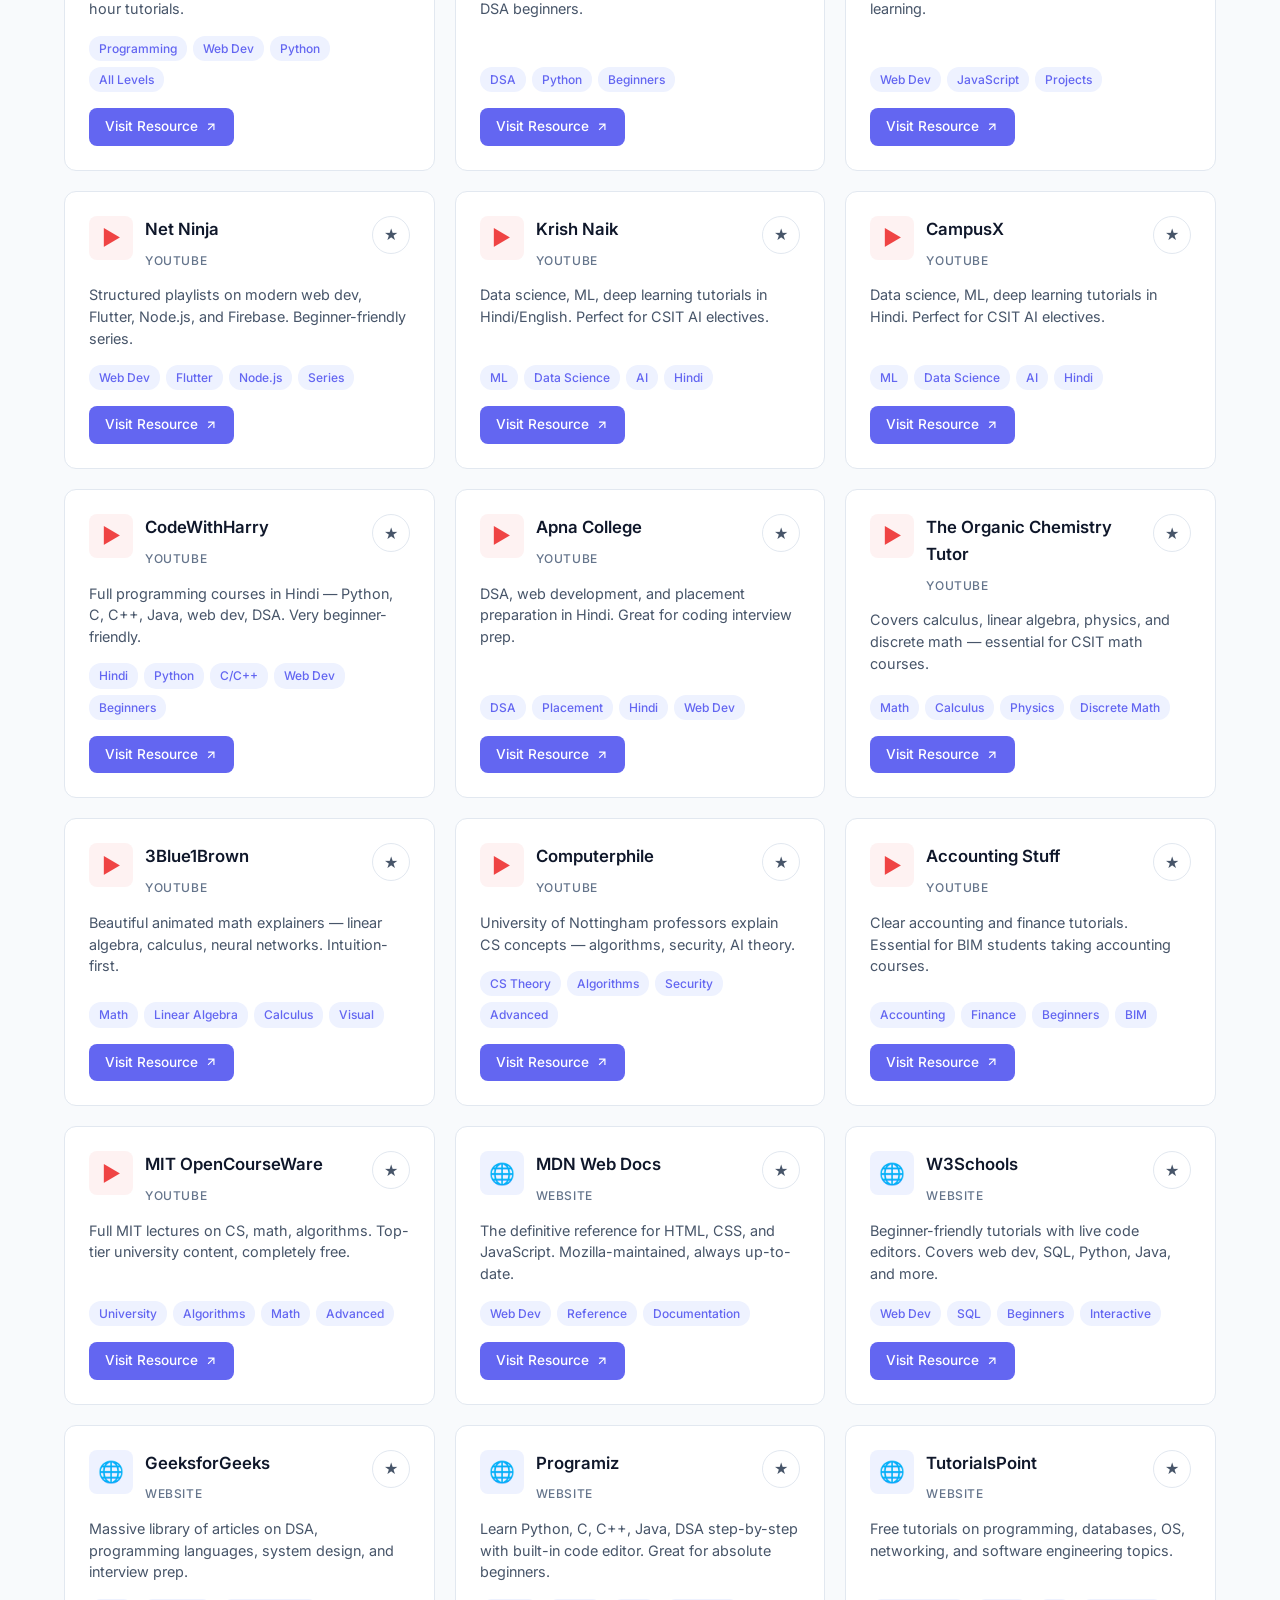
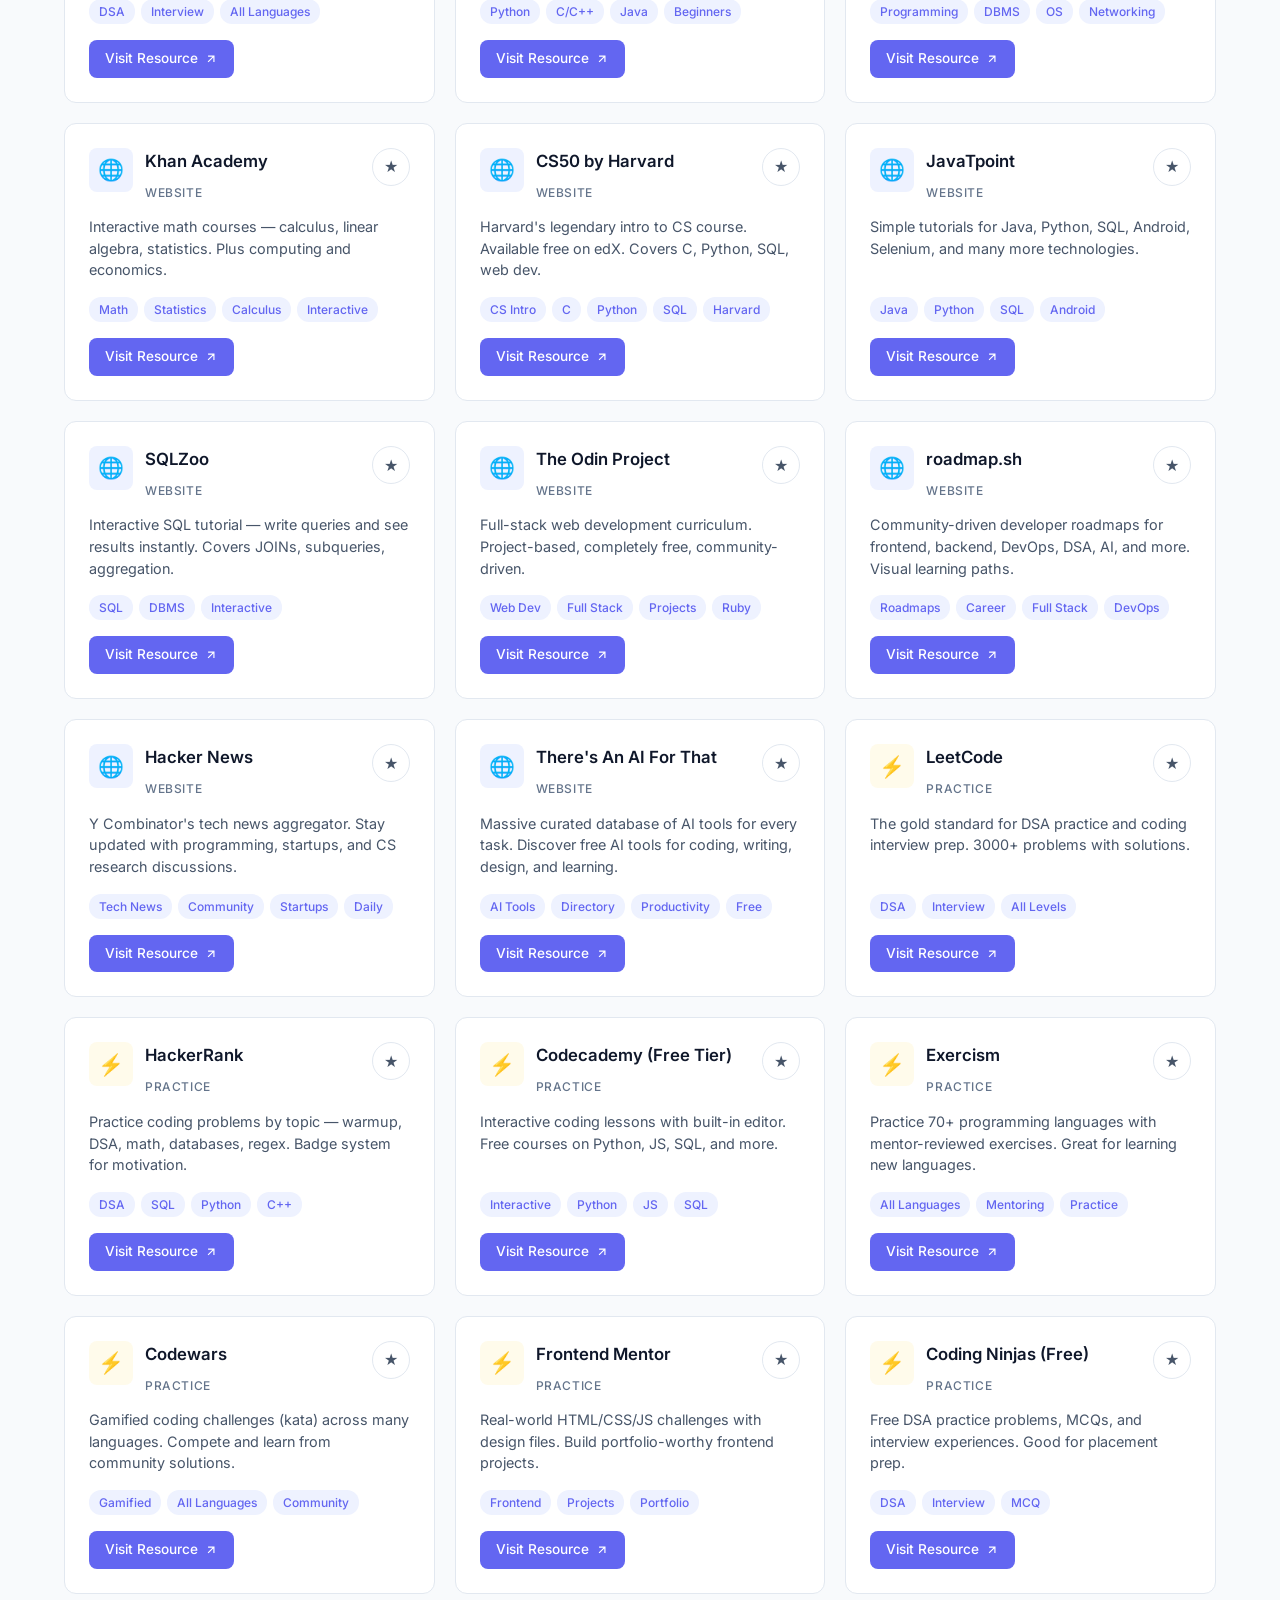
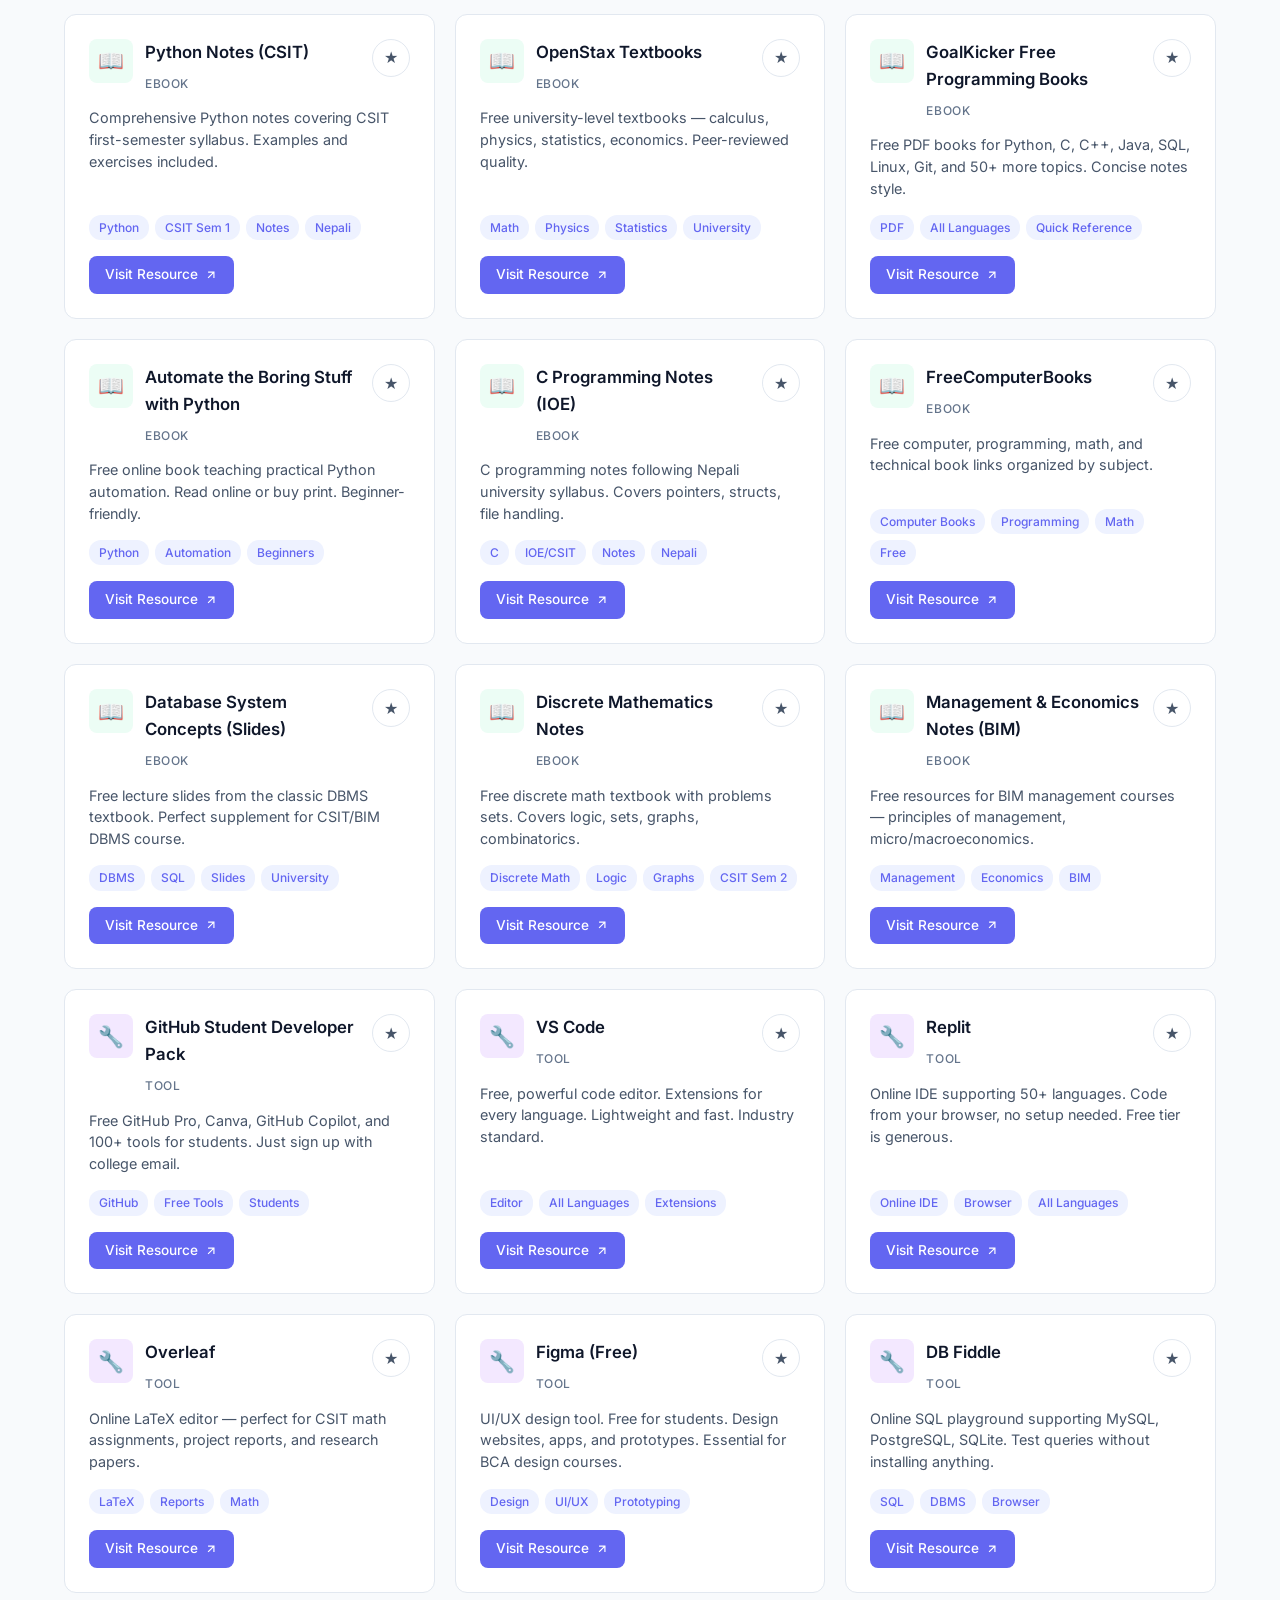
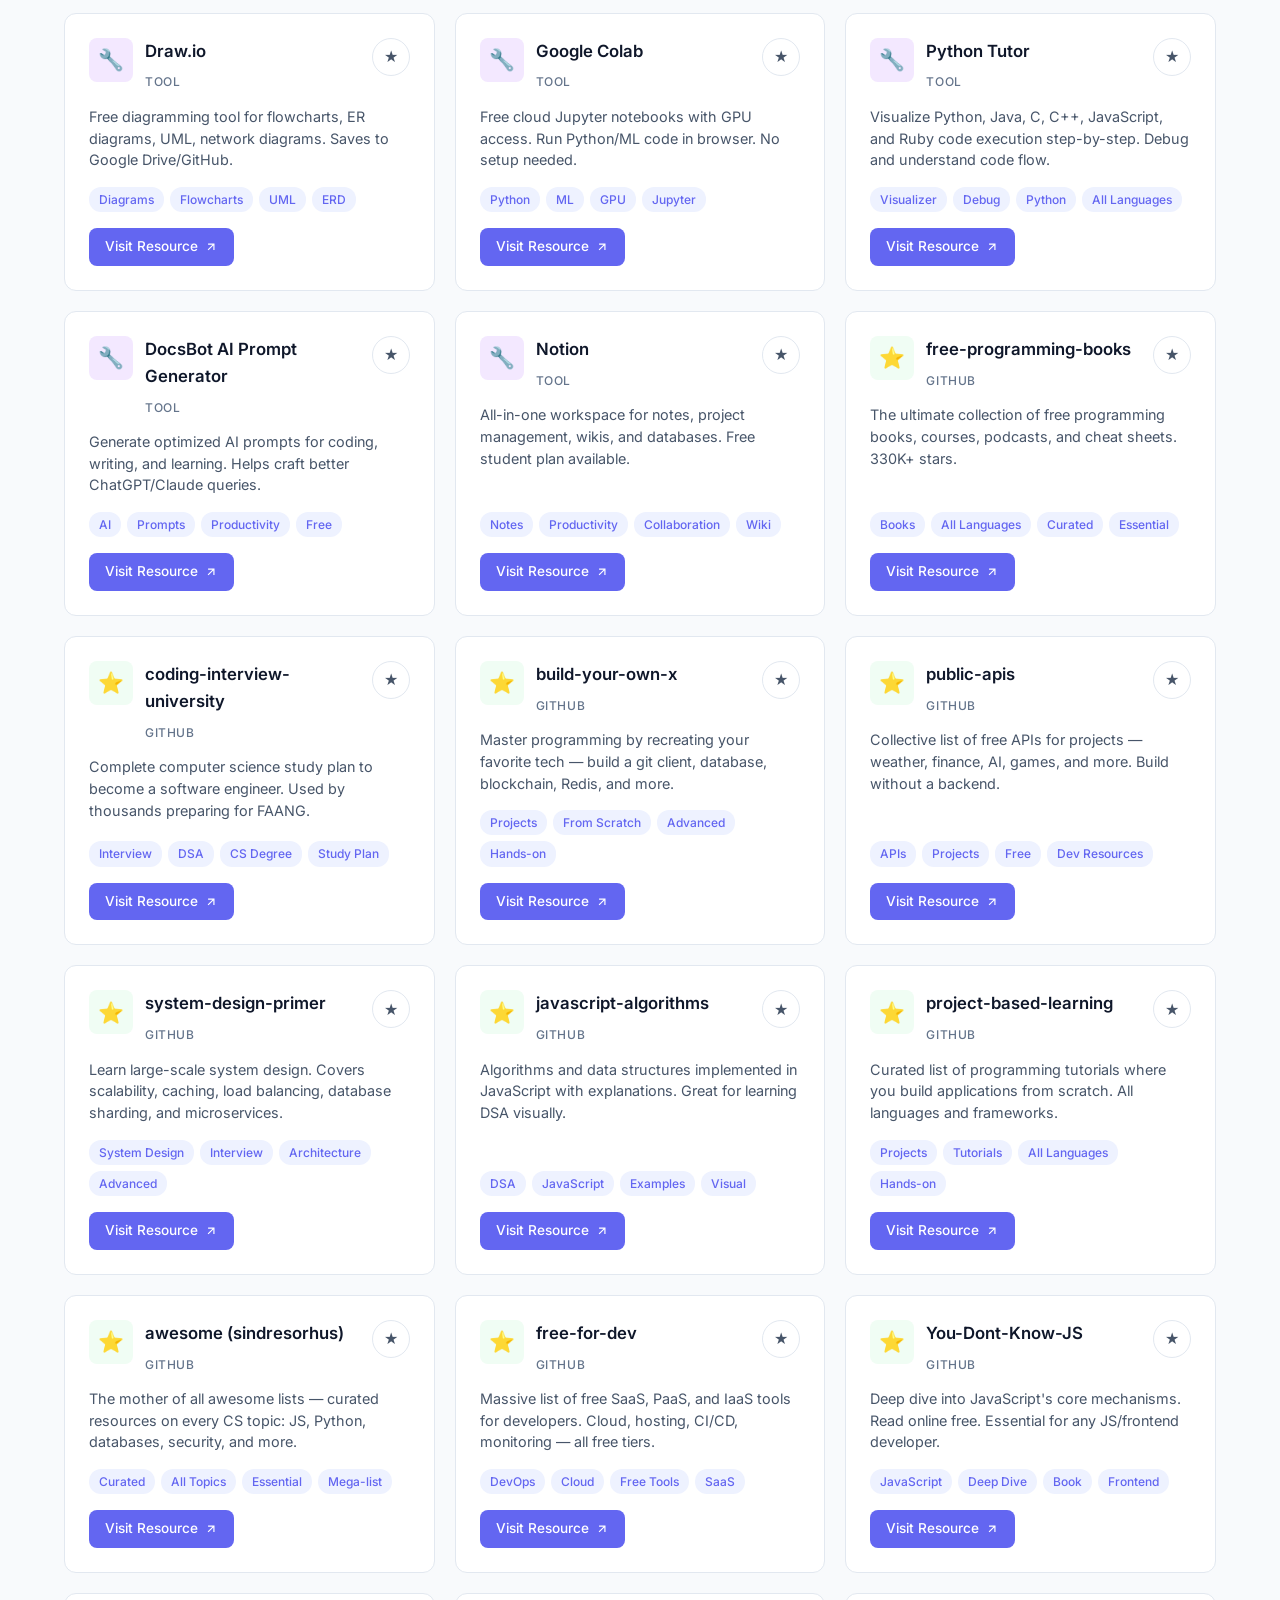
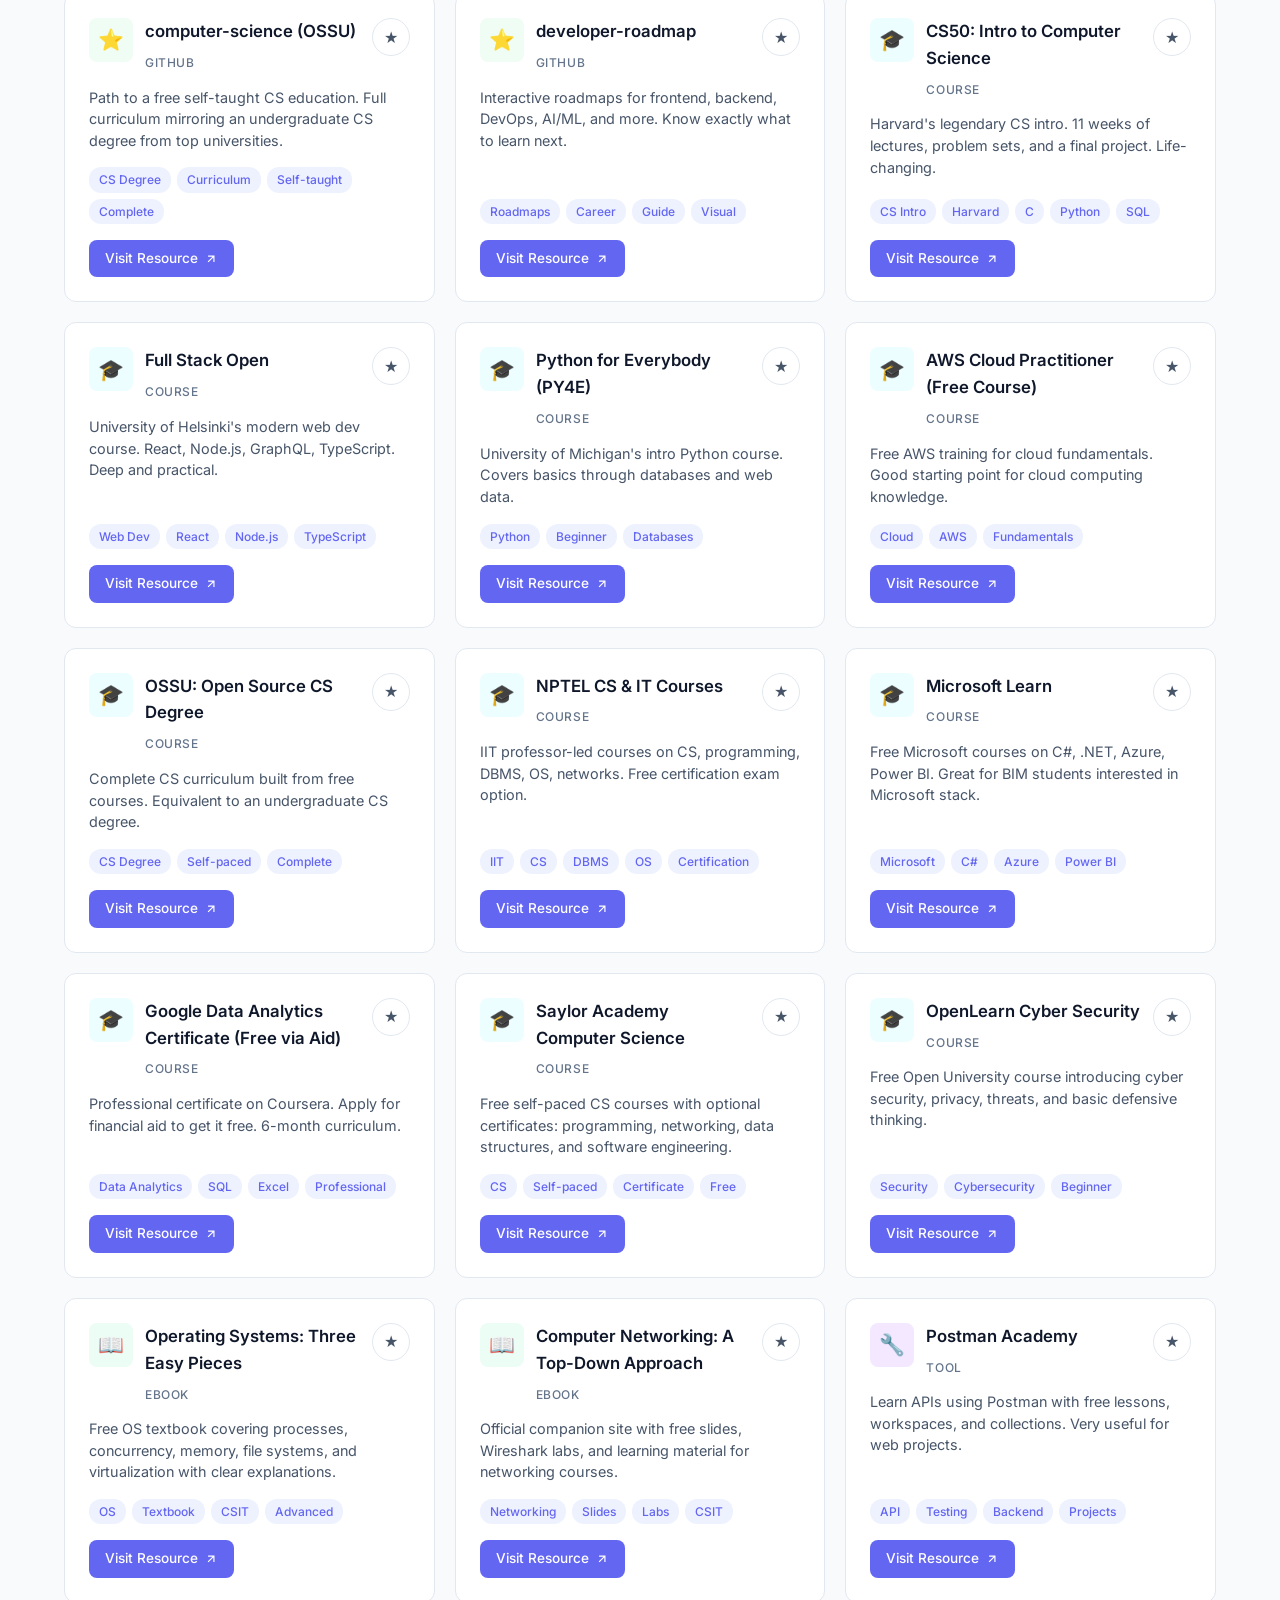
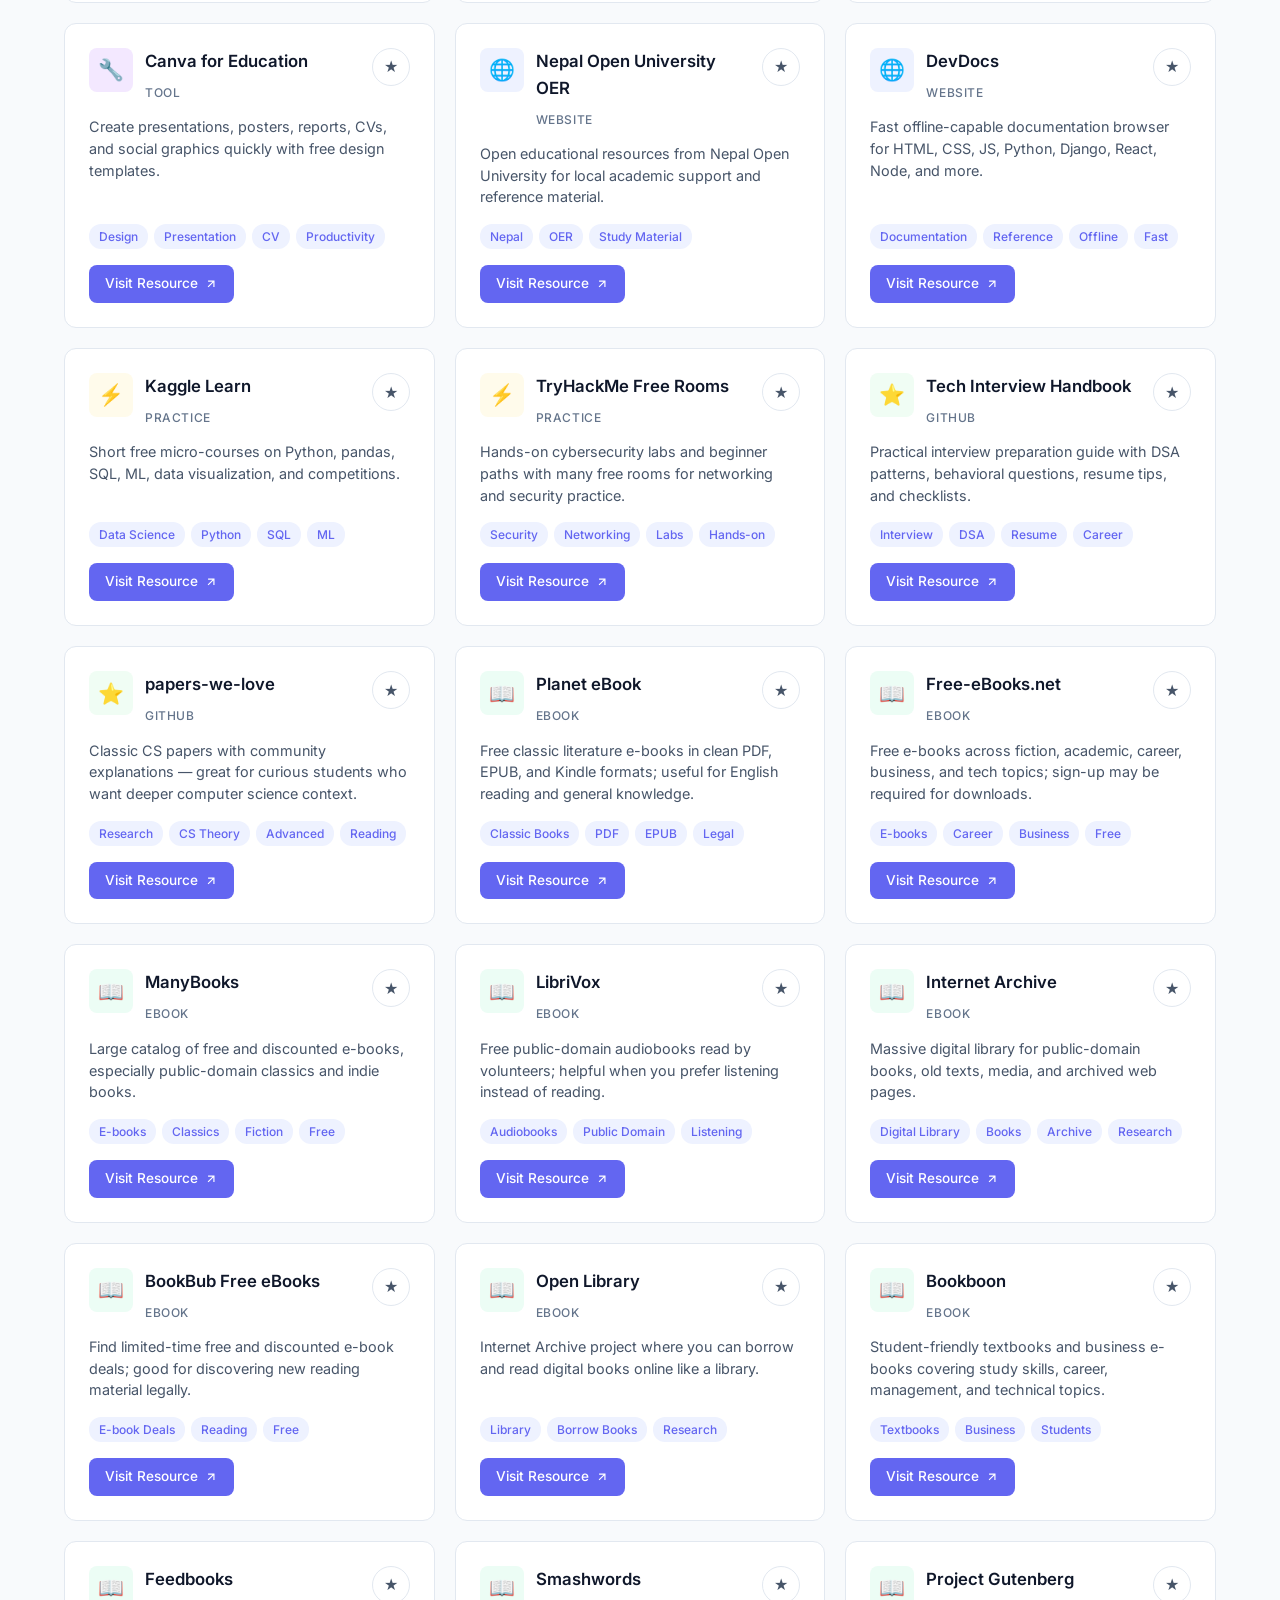
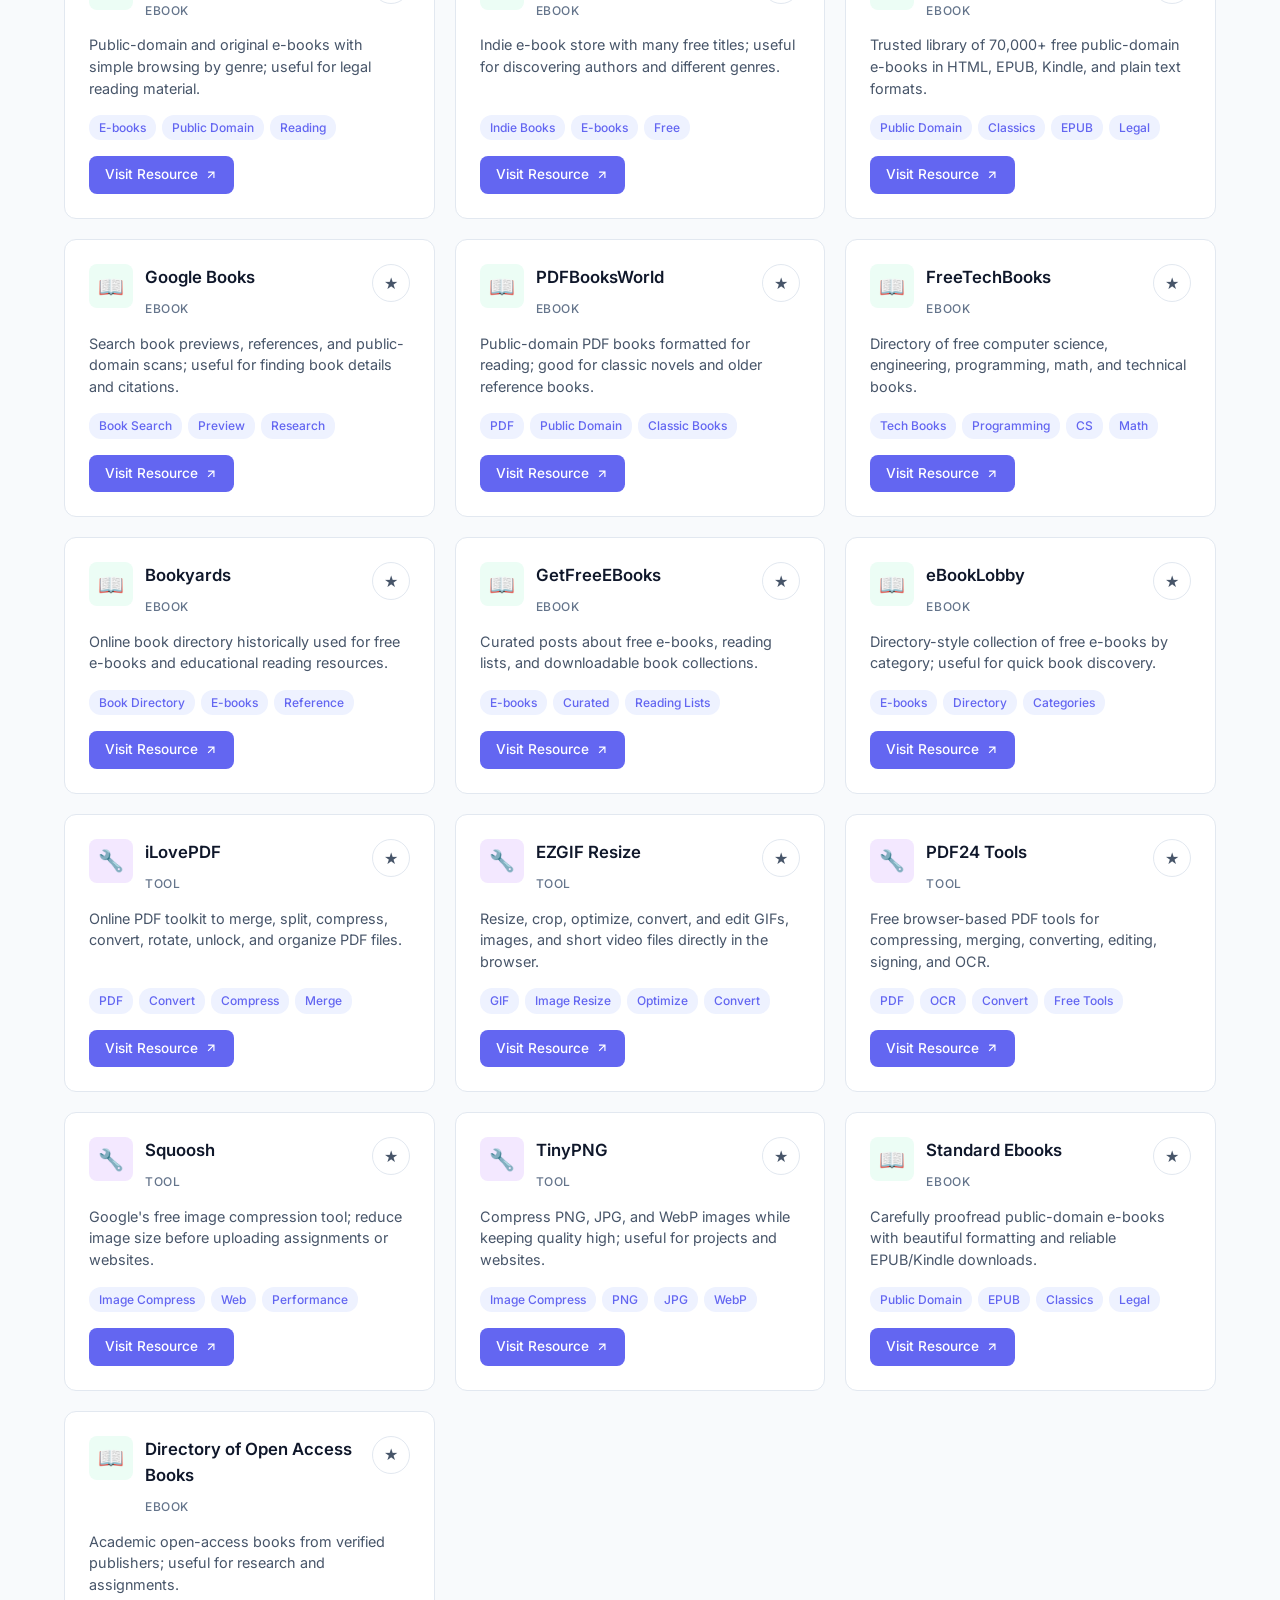
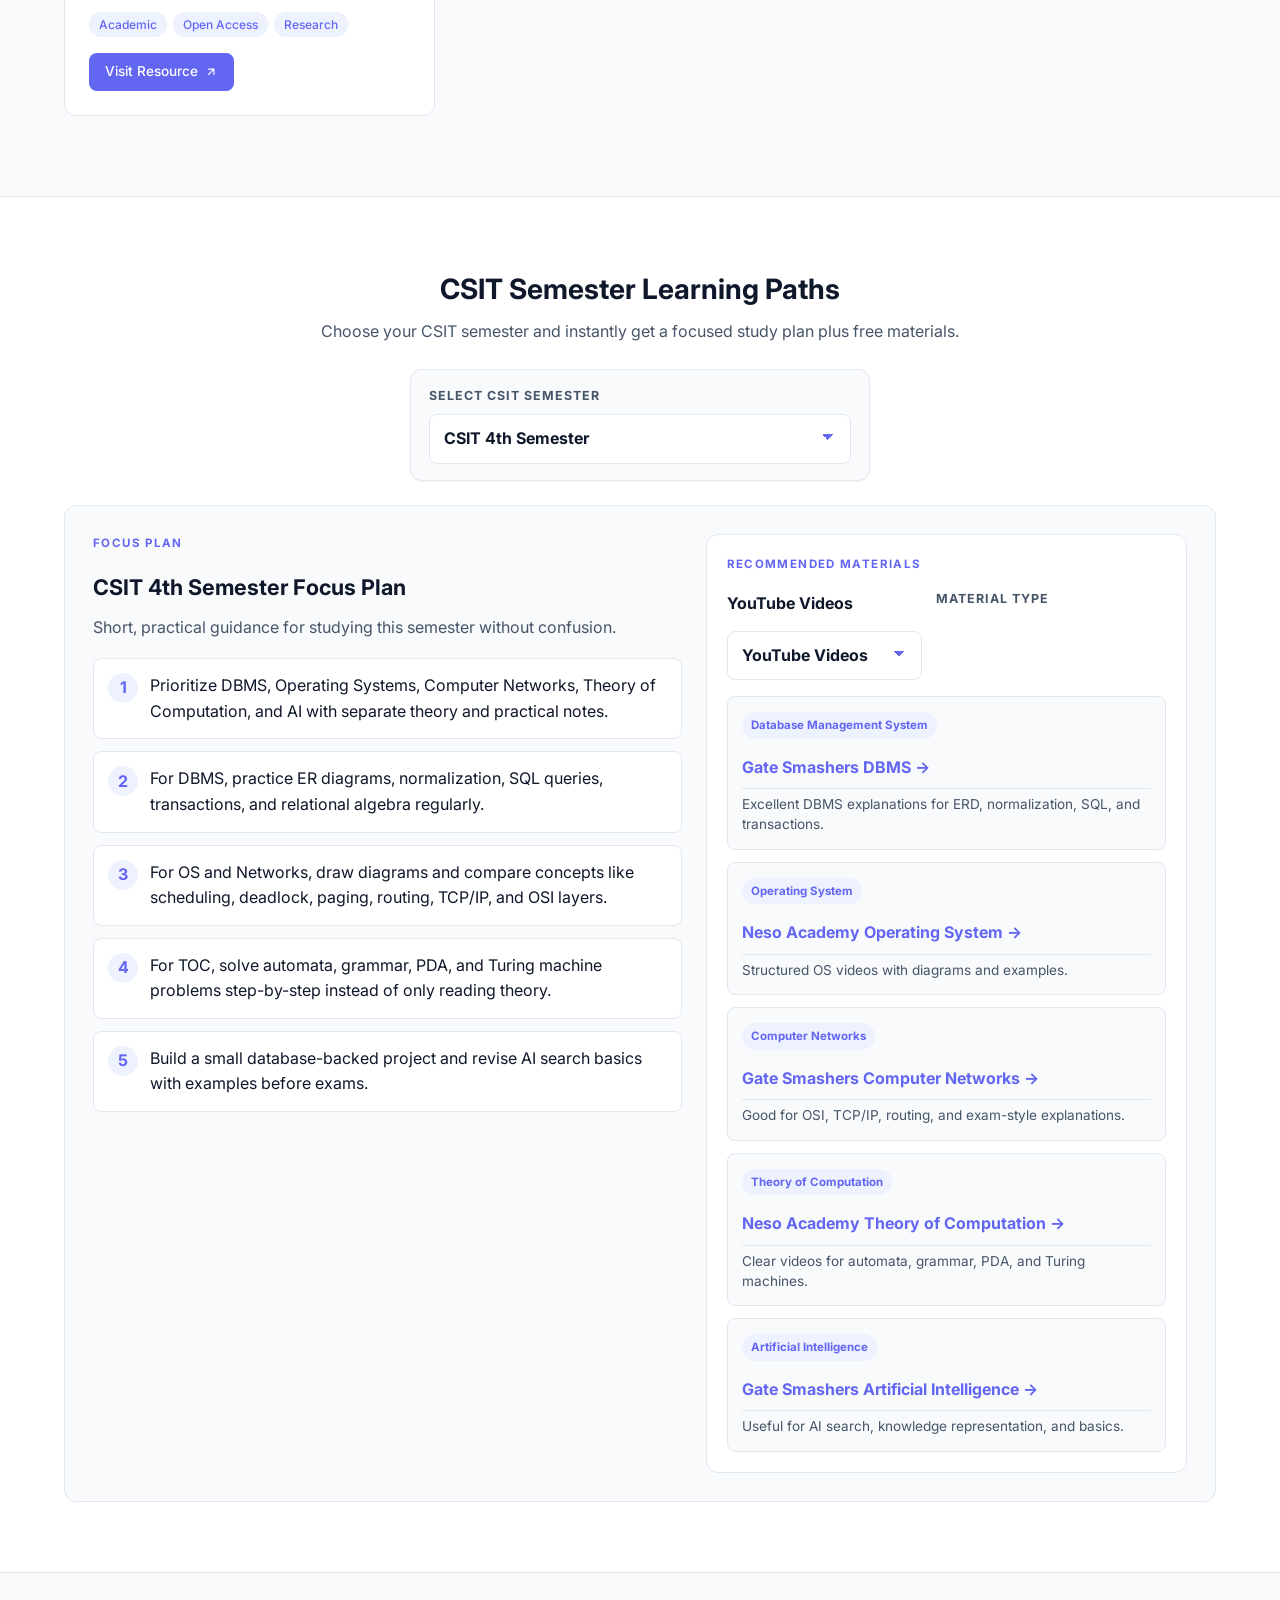
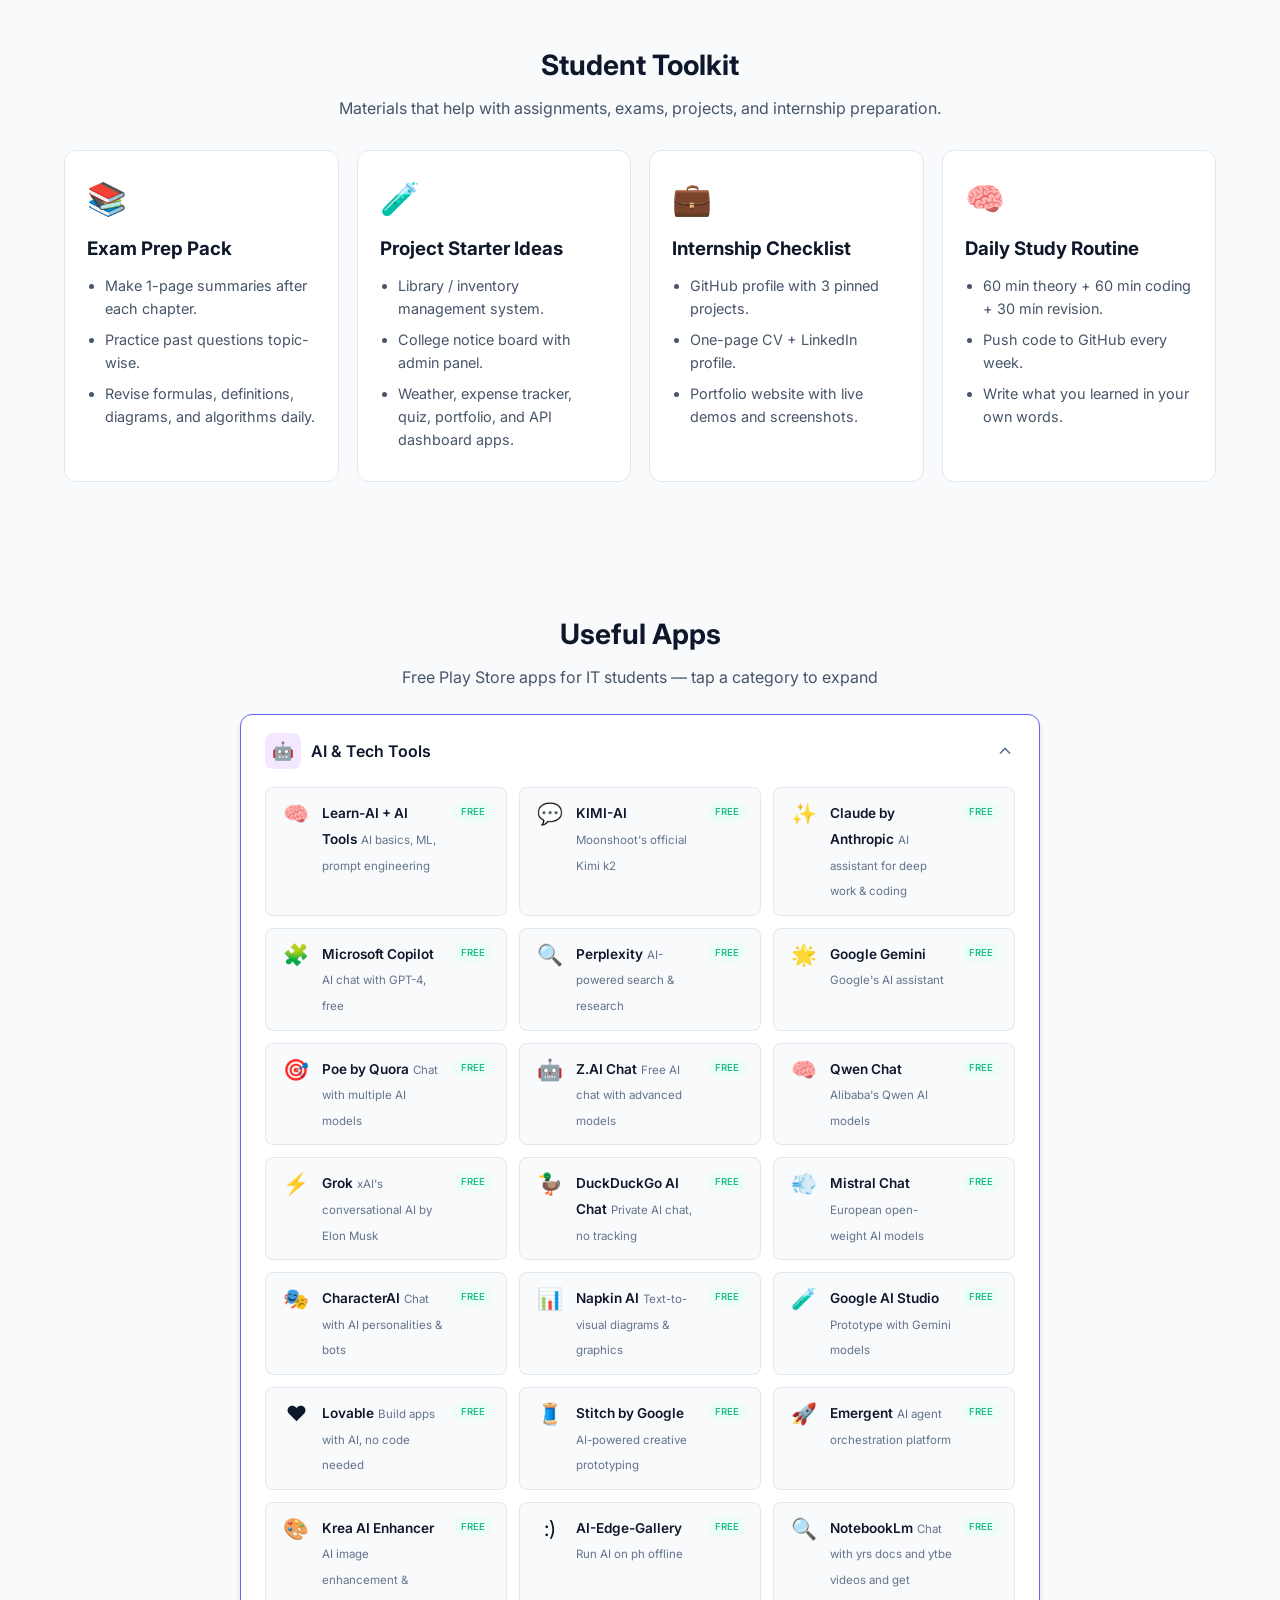
==== commit 198325b1: "New" ====
--- a/index.html
+++ b/index.html
@@ -32,6 +32,7 @@
         <a href="#" class="mobile-menu-link" data-mobile-filter="tool">🔧 Tools</a>
         <a href="#" class="mobile-menu-link" data-mobile-filter="github">⭐ GitHub Repos</a>
         <a href="#" class="mobile-menu-link" data-mobile-filter="course">🎓 Free Courses</a>
+        <a href="#" class="mobile-menu-link" data-mobile-program="extra">✨ Extra Helpful Sites</a>
         <a href="#" class="mobile-menu-link" data-mobile-goto="apps">📱 Useful Apps</a>
       </div>
     </div>
@@ -48,7 +49,7 @@
       </div>
       <div class="hero-stats">
         <div class="stat"><span class="stat-number" id="resourceCount">70+</span><span class="stat-label">Resources</span></div>
-        <div class="stat"><span class="stat-number" id="programCount">3</span><span class="stat-label">Programs</span></div>
+        <div class="stat"><span class="stat-number" id="programCount">4</span><span class="stat-label">Sections</span></div>
         <div class="stat"><span class="stat-number" id="categoryCount">9</span><span class="stat-label">Categories</span></div>
       </div>
     </div>
@@ -89,6 +90,7 @@
         <button class="program-tab" data-program="csit">BSc CSIT</button>
         <button class="program-tab" data-program="bim">BIM</button>
         <button class="program-tab" data-program="bca">BCA</button>
+        <button class="program-tab" data-program="extra">Extra</button>
       </div>
     </div>
   </section>
@@ -233,6 +235,7 @@
           <a href="#" data-program-filter="csit">BSc CSIT</a>
           <a href="#" data-program-filter="bim">BIM</a>
           <a href="#" data-program-filter="bca">BCA</a>
+          <a href="#" data-program-filter="extra">Extra helpful sites</a>
         </div>
         <div class="footer-links">
           <h4>Categories</h4>
@@ -244,6 +247,7 @@
         </div>
         <div class="footer-links">
           <h4>More</h4>
+          <a href="#" data-program-filter="extra">Extra Resources</a>
           <a href="#apps">Useful Apps</a>
         </div>
         <div class="footer-links">
